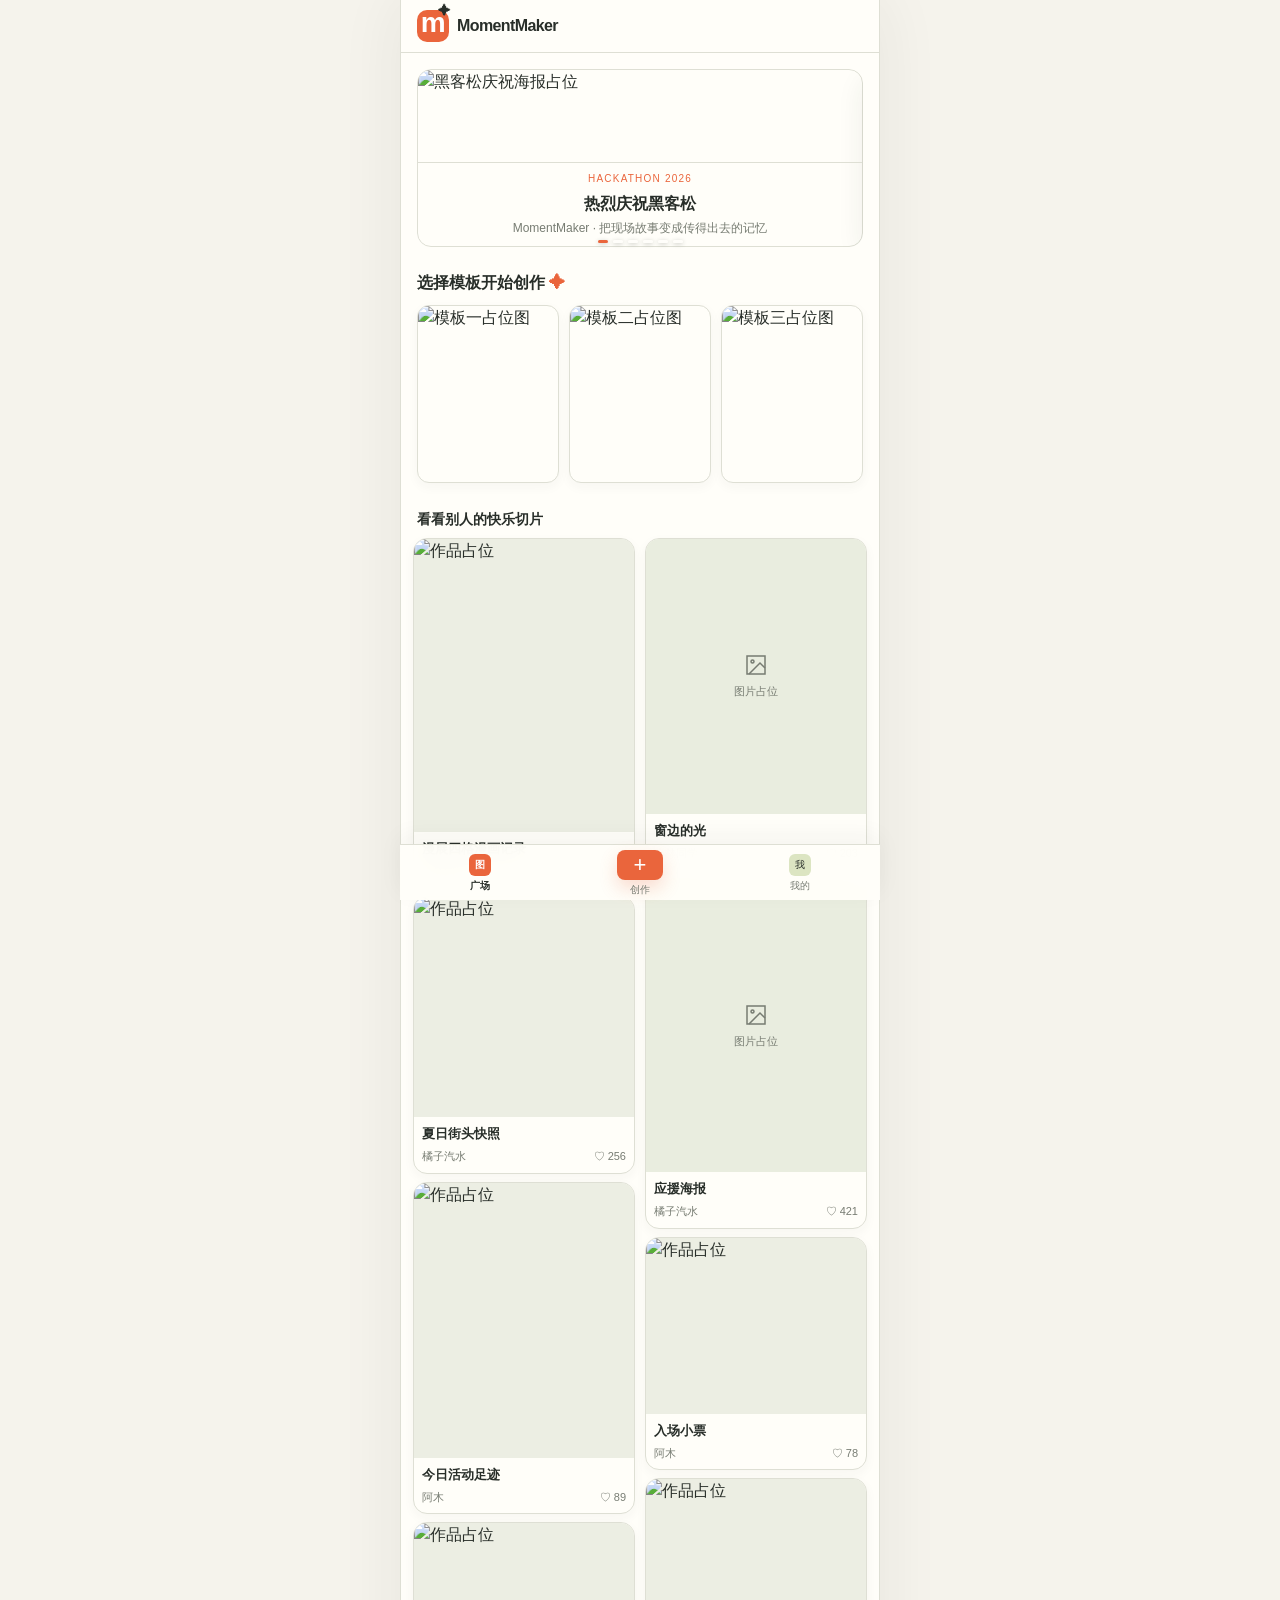
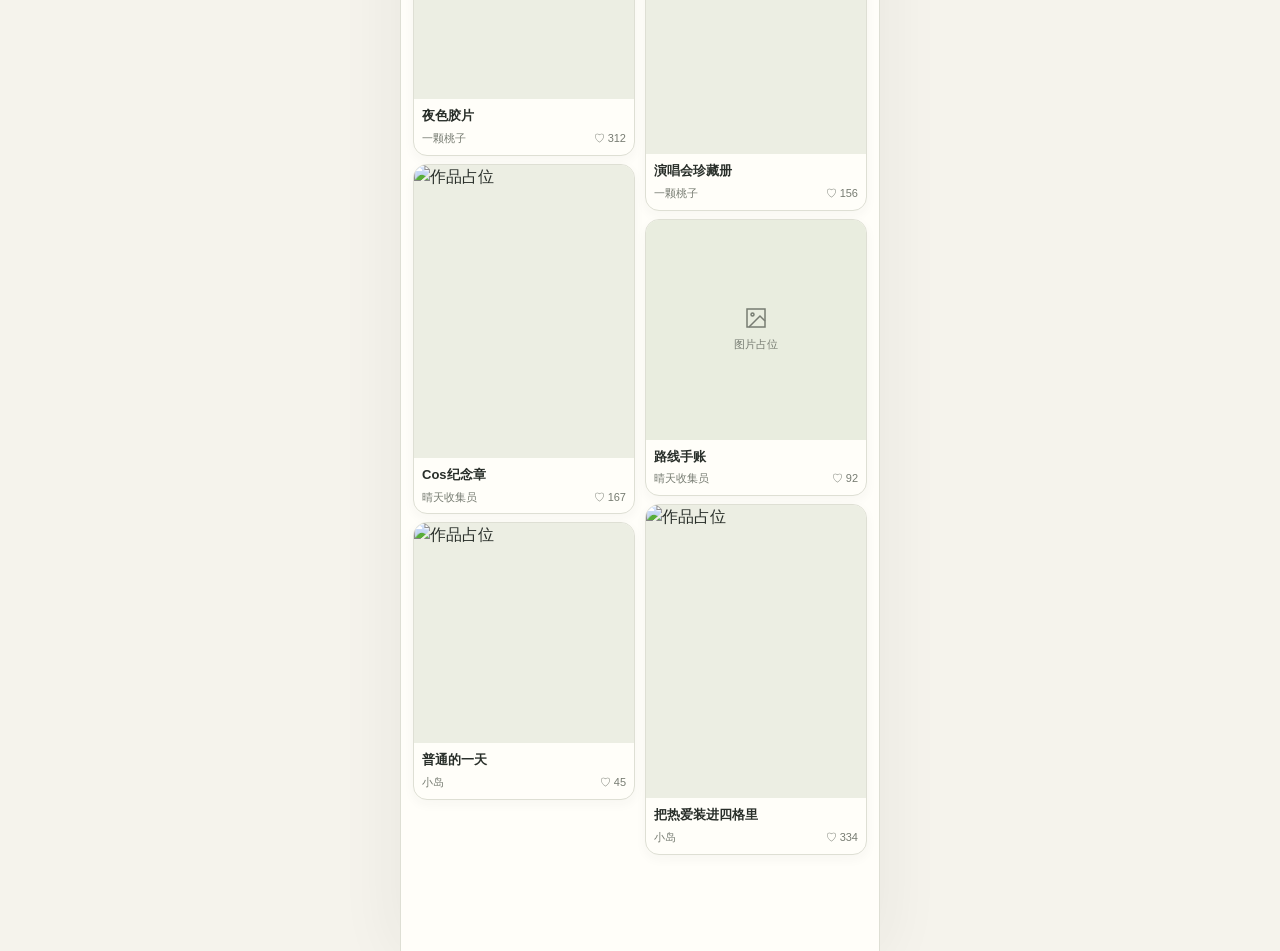
==== prototype/index.html @ dae15032 "Initial commit: add MomentMaker backend API and frontend prototype. EOF  Co-authored-by: Cursor <cur" ====
<!DOCTYPE html>
<html lang="zh-CN">
<head>
  <meta charset="UTF-8">
  <meta name="viewport" content="width=device-width, initial-scale=1.0, viewport-fit=cover">
  <meta name="theme-color" content="#f5f3ec">
  <title>MomentMaker - 广场</title>
  <link rel="stylesheet" href="css/style.css">
</head>
<body>
  <div class="page page--tabbar">
    <div class="wf-badge">Wireframe · P1 广场 / 社区展示页</div>

    <!-- 顶部标题 -->
    <header class="square-header">
      <a class="brand" href="index.html" aria-label="MomentMaker">
        <!-- 橙色 m + 右上角 ✦，来自设计稿 brand-mark -->
        <span class="brand-mark" aria-hidden="true">m<span>✦</span></span>
        <h1>MomentMaker</h1>
      </a>
    </header>

    <!-- 顶部轮播：黑客松庆祝 + 参赛选手 -->
    <section class="kingkong-section">
      <p class="wf-section-label">组件 · 顶部 Banner 轮播（5s 自动切换）</p>
      <div class="kingkong-carousel" id="kingkongCarousel">
        <div class="kingkong-stage">
          <div class="kingkong-viewport">
            <div class="kingkong-track" id="kingkongTrack">
            <!-- 第 1 屏：庆祝海报（图片高度约为原来的一半） -->
            <div class="kingkong-slide kingkong-slide--banner">
              <div class="hackathon-banner">
                <div class="hackathon-banner-visual wf-photo">
                  <img src="https://picsum.photos/seed/hackathon/480/100" alt="黑客松庆祝海报占位" loading="eager">
                </div>
                <div class="hackathon-banner-text">
                  <p class="hackathon-banner-tag">HACKATHON 2026</p>
                  <h2 class="hackathon-banner-title">热烈庆祝黑客松</h2>
                  <p class="hackathon-banner-desc">MomentMaker · 把现场故事变成传得出去的记忆</p>
                </div>
              </div>
            </div>
            <!-- 每位选手单独一屏：左头像，右名字 + 口号 -->
            <div class="kingkong-slide kingkong-slide--member">
              <article class="member-card">
                <div class="team-avatar wf-photo">
                  <img src="https://picsum.photos/seed/member1/160/160" alt="张三">
                </div>
                <div class="team-info">
                  <span class="team-name">张三</span>
                  <p class="team-slogan">让每一次漫展，都值得被记住</p>
                </div>
              </article>
            </div>
            <div class="kingkong-slide kingkong-slide--member">
              <article class="member-card">
                <div class="team-avatar wf-photo">
                  <img src="https://picsum.photos/seed/member2/160/160" alt="李四">
                </div>
                <div class="team-info">
                  <span class="team-name">李四</span>
                  <p class="team-slogan">零设计门槛，人人皆是创作者</p>
                </div>
              </article>
            </div>
            <div class="kingkong-slide kingkong-slide--member">
              <article class="member-card">
                <div class="team-avatar wf-photo">
                  <img src="https://picsum.photos/seed/member3/160/160" alt="王五">
                </div>
                <div class="team-info">
                  <span class="team-name">王五</span>
                  <p class="team-slogan">用 AI 把现场氛围变成可分享物料</p>
                </div>
              </article>
            </div>
            <div class="kingkong-slide kingkong-slide--member">
              <article class="member-card">
                <div class="team-avatar wf-photo">
                  <img src="https://picsum.photos/seed/member4/160/160" alt="赵六">
                </div>
                <div class="team-info">
                  <span class="team-name">赵六</span>
                  <p class="team-slogan">物料即记忆，分享即传播</p>
                </div>
              </article>
            </div>
            <div class="kingkong-slide kingkong-slide--member">
              <article class="member-card">
                <div class="team-avatar wf-photo">
                  <img src="https://picsum.photos/seed/member5/160/160" alt="小陈">
                </div>
                <div class="team-info">
                  <span class="team-name">小陈</span>
                  <p class="team-slogan">黑客松现场，ideas go live</p>
                </div>
              </article>
            </div>
          </div>
        </div>
          <!-- 指示条叠在卡片/图片内侧，不再占下方额外空间 -->
          <div class="kingkong-dots">
            <button type="button" class="kingkong-dot active" aria-label="庆祝黑客松"></button>
            <button type="button" class="kingkong-dot" aria-label="张三"></button>
            <button type="button" class="kingkong-dot" aria-label="李四"></button>
            <button type="button" class="kingkong-dot" aria-label="王五"></button>
            <button type="button" class="kingkong-dot" aria-label="赵六"></button>
            <button type="button" class="kingkong-dot" aria-label="小陈"></button>
          </div>
        </div>
      </div>
    </section>

    <!-- 首页模板入口：后续只需替换 3 个 img 的 src，即可换成正式模板图 -->
    <section class="square-template-section" aria-labelledby="squareTemplateTitle">
      <h2 class="square-template-title" id="squareTemplateTitle">
        选择模板开始创作 <span aria-hidden="true">✦</span>
      </h2>
      <div class="square-template-list">
        <a class="square-template-item" href="upload.html?template=comic" aria-label="选择模板一">
          <img src="https://picsum.photos/seed/mm-template-1/240/300" alt="模板一占位图" loading="lazy">
        </a>
        <a class="square-template-item" href="upload.html?template=map" aria-label="选择模板二">
          <img src="https://picsum.photos/seed/mm-template-2/240/300" alt="模板二占位图" loading="lazy">
        </a>
        <a class="square-template-item" href="upload.html?template=album" aria-label="选择模板三">
          <img src="https://picsum.photos/seed/mm-template-3/240/300" alt="模板三占位图" loading="lazy">
        </a>
      </div>
    </section>

    <!-- 作品瀑布流：小红书双列 -->
    <p class="wf-section-label">组件 · 双列瀑布流（小红书风格）</p>
    <h2 class="section-title">看看别人的快乐切片</h2>
    <div class="works-grid works-grid--xhs" id="worksGrid">
      <div class="work-card">
        <div class="work-card-img wf-photo ratio-tall">
          <img src="https://picsum.photos/seed/work1/300/450" alt="作品占位" loading="lazy">
        </div>
        <div class="work-card-info">
          <div class="work-card-name">漫展四格漫画记录</div>
          <div class="work-card-author-row">
            <span class="work-card-author">小林同学</span>
            <span class="work-card-meta">♡ 128</span>
          </div>
        </div>
      </div>
      <div class="work-card">
        <div class="work-card-img wf-photo ratio-square">
          <img src="https://picsum.photos/seed/work2/300/300" alt="作品占位" loading="lazy">
        </div>
        <div class="work-card-info">
          <div class="work-card-name">夏日街头快照</div>
          <div class="work-card-author-row">
            <span class="work-card-author">橘子汽水</span>
            <span class="work-card-meta">♡ 256</span>
          </div>
        </div>
      </div>
      <div class="work-card">
        <div class="work-card-img wf-photo ratio-medium">
          <img src="https://picsum.photos/seed/work3/300/380" alt="作品占位" loading="lazy">
        </div>
        <div class="work-card-info">
          <div class="work-card-name">今日活动足迹</div>
          <div class="work-card-author-row">
            <span class="work-card-author">阿木</span>
            <span class="work-card-meta">♡ 89</span>
          </div>
        </div>
      </div>
      <div class="work-card">
        <div class="work-card-img wf-photo ratio-short">
          <img src="https://picsum.photos/seed/work4/300/260" alt="作品占位" loading="lazy">
        </div>
        <div class="work-card-info">
          <div class="work-card-name">夜色胶片</div>
          <div class="work-card-author-row">
            <span class="work-card-author">一颗桃子</span>
            <span class="work-card-meta">♡ 312</span>
          </div>
        </div>
      </div>
      <div class="work-card">
        <div class="work-card-img wf-photo ratio-tall">
          <img src="https://picsum.photos/seed/work5/300/480" alt="作品占位" loading="lazy">
        </div>
        <div class="work-card-info">
          <div class="work-card-name">Cos纪念章</div>
          <div class="work-card-author-row">
            <span class="work-card-author">晴天收集员</span>
            <span class="work-card-meta">♡ 167</span>
          </div>
        </div>
      </div>
      <div class="work-card">
        <div class="work-card-img wf-photo ratio-square">
          <img src="https://picsum.photos/seed/work6/300/300" alt="作品占位" loading="lazy">
        </div>
        <div class="work-card-info">
          <div class="work-card-name">普通的一天</div>
          <div class="work-card-author-row">
            <span class="work-card-author">小岛</span>
            <span class="work-card-meta">♡ 45</span>
          </div>
        </div>
      </div>
      <div class="work-card">
        <div class="work-card-img ratio-medium">
          <div class="wf-img-placeholder">
            <svg viewBox="0 0 24 24"><rect x="3" y="3" width="18" height="18"/><circle cx="8.5" cy="8.5" r="1.5"/><path d="M21 15l-5-5L5 21"/></svg>
            <span>图片占位</span>
          </div>
        </div>
        <div class="work-card-info">
          <div class="work-card-name">窗边的光</div>
          <div class="work-card-author-row">
            <span class="work-card-author">小林同学</span>
            <span class="work-card-meta">♡ 203</span>
          </div>
        </div>
      </div>
      <div class="work-card">
        <div class="work-card-img ratio-tall">
          <div class="wf-img-placeholder">
            <svg viewBox="0 0 24 24"><rect x="3" y="3" width="18" height="18"/><circle cx="8.5" cy="8.5" r="1.5"/><path d="M21 15l-5-5L5 21"/></svg>
            <span>图片占位</span>
          </div>
        </div>
        <div class="work-card-info">
          <div class="work-card-name">应援海报</div>
          <div class="work-card-author-row">
            <span class="work-card-author">橘子汽水</span>
            <span class="work-card-meta">♡ 421</span>
          </div>
        </div>
      </div>
      <div class="work-card">
        <div class="work-card-img wf-photo ratio-short">
          <img src="https://picsum.photos/seed/work9/300/240" alt="作品占位" loading="lazy">
        </div>
        <div class="work-card-info">
          <div class="work-card-name">入场小票</div>
          <div class="work-card-author-row">
            <span class="work-card-author">阿木</span>
            <span class="work-card-meta">♡ 78</span>
          </div>
        </div>
      </div>
      <div class="work-card">
        <div class="work-card-img wf-photo ratio-medium">
          <img src="https://picsum.photos/seed/work10/300/360" alt="作品占位" loading="lazy">
        </div>
        <div class="work-card-info">
          <div class="work-card-name">演唱会珍藏册</div>
          <div class="work-card-author-row">
            <span class="work-card-author">一颗桃子</span>
            <span class="work-card-meta">♡ 156</span>
          </div>
        </div>
      </div>
      <div class="work-card">
        <div class="work-card-img ratio-square">
          <div class="wf-img-placeholder">
            <svg viewBox="0 0 24 24"><rect x="3" y="3" width="18" height="18"/><circle cx="8.5" cy="8.5" r="1.5"/><path d="M21 15l-5-5L5 21"/></svg>
            <span>图片占位</span>
          </div>
        </div>
        <div class="work-card-info">
          <div class="work-card-name">路线手账</div>
          <div class="work-card-author-row">
            <span class="work-card-author">晴天收集员</span>
            <span class="work-card-meta">♡ 92</span>
          </div>
        </div>
      </div>
      <div class="work-card">
        <div class="work-card-img wf-photo ratio-tall">
          <img src="https://picsum.photos/seed/work12/300/440" alt="作品占位" loading="lazy">
        </div>
        <div class="work-card-info">
          <div class="work-card-name">把热爱装进四格里</div>
          <div class="work-card-author-row">
            <span class="work-card-author">小岛</span>
            <span class="work-card-meta">♡ 334</span>
          </div>
        </div>
      </div>
    </div>
  </div>

  <!-- 底部 Tab 导航栏（主框架页常驻） -->
  <nav class="tab-bar" aria-label="底部导航">
    <a href="index.html" class="tab-bar-item active">
      <span class="tab-bar-icon">图</span>
      <span class="tab-bar-label">广场</span>
    </a>
    <a href="upload.html" class="tab-bar-item tab-bar-item--create">
      <span class="tab-bar-create-btn">+</span>
      <span class="tab-bar-label">创作</span>
    </a>
    <a href="mine.html" class="tab-bar-item">
      <span class="tab-bar-icon">我</span>
      <span class="tab-bar-label">我的</span>
    </a>
  </nav>

  <!-- Lightbox 全屏预览 -->
  <div class="lightbox" id="lightbox">
    <button type="button" class="lightbox-close" aria-label="关闭">×</button>
    <div class="lightbox-content">
      <div class="lightbox-main wf-photo">
        <img id="lightboxImg" src="[data-uri]" alt="作品预览">
      </div>
      <div class="lightbox-footer">
        <p class="lightbox-title"></p>
        <button type="button" class="lightbox-like-btn" id="lightboxLikeBtn" aria-label="点赞">
          <span class="lightbox-like-icon">♡</span>
          <span class="lightbox-like-count">0</span>
        </button>
      </div>
    </div>
  </div>

  <script src="js/app.js"></script>
</body>
</html>
---- prototype/css/style.css ----
/* MomentMaker 移动端原型 — 从设计稿提取的「纸感纪念」配色 */
:root {
  /* ===== 设计稿核心色（super-octo-rotary-phone-main） ===== */
  --cream: #f5f3ec;          /* 页面暖米色底，像旧纸 */
  --paper: #fffef9;          /* 卡片纸白 */
  --ink: #282e29;            /* 墨绿墨色，主文字 */
  --muted: #777c72;          /* 鼠尾草绿灰，次级文字 */
  --line: #dedfd4;           /* 淡绿分割线 */
  --orange: #ea653c;         /* 主强调：珊瑚橙 */
  --sage: #dce5c2;           /* 鼠尾草点缀底 */
  --highlight: #eab597;      /* 标题划线暖橙 */
  --sage-block: #e9eddf;     /* 大区块浅绿 */
  --choice: #fff5ea;         /* 选中浅橙底 */
  --tag-bg: #eaece2;         /* 标签底 */
  --tag-text: #666e5a;       /* 标签字 */
  --avatar-bg: #e7d8c5;      /* 头像暖褐 */
  --avatar-ink: #756448;
  --white: #ffffff;

  /* ===== 组件沿用的别名（布局结构不变，只换颜色） ===== */
  --bg: var(--cream);
  --bg-muted: #eceee3;
  --bg-selected: var(--choice);
  --text: var(--ink);
  --text-muted: var(--muted);
  --text-label: #8a8f84;
  --border: var(--line);
  --border-strong: #c5cbb8;
  --border-dashed: #bdc5ae;
  --radius-sm: 8px;           /* 按钮、输入框 */
  --radius: 14px;             /* 卡片 */
  --radius-lg: 18px;          /* 预览面板、大容器 */
  --radius-pill: 999px;       /* 胶囊标签、步骤角标 */
  --shadow-soft: 0 4px 12px #282e290a;
  --shadow: 0 10px 28px #282e2914;
  --shadow-hover: 0 14px 32px #282e291c;
  --shadow-bar: 0 -8px 24px #282e290c;
  --shadow-orange: 0 8px 18px #ea653c38;
  --safe-bottom: env(safe-area-inset-bottom, 0px);
}

* {
  box-sizing: border-box;
  margin: 0;
  padding: 0;
}

html {
  scroll-behavior: smooth;
}

body {
  font-family: Inter, -apple-system, BlinkMacSystemFont, "Segoe UI", "PingFang SC", "Hiragino Sans GB", "Microsoft YaHei", sans-serif;
  background: var(--cream);
  color: var(--ink);
  line-height: 1.5;
  min-height: 100vh;
  overflow-x: hidden;
}

a {
  color: inherit;
  text-decoration: none;
}

img {
  max-width: 100%;
  display: block;
}

a:focus-visible,
button:focus-visible,
input:focus-visible,
textarea:focus-visible {
  outline: 3px solid var(--orange);
  outline-offset: 3px;
}

/* 页面容器 */
.page {
  max-width: 480px;
  margin: 0 auto;
  min-height: 100vh;
  position: relative;
  padding-bottom: calc(16px + var(--safe-bottom));
  background: var(--paper);
  border-left: 1px solid var(--line);
  border-right: 1px solid var(--line);
  box-shadow: 0 0 60px #282e2912;
  scrollbar-width: none;
}

.page::-webkit-scrollbar {
  display: none;
}

/* 有底部 Tab 栏的页面 */
.page--tabbar {
  padding-bottom: calc(64px + var(--safe-bottom));
}

/* 创作流程页：仅底部操作栏，无 Tab */
.page--flow {
  padding-bottom: calc(72px + var(--safe-bottom));
}

/* 线框标注：演示时隐藏，需要对照时把 display 改回即可 */
.wf-badge,
.wf-section-label {
  display: none !important;
}

.section-title {
  padding: 16px 16px 8px;
  font-size: 14px;
  font-weight: 600;
  color: var(--text);
}

/* 顶部导航栏 */
.topbar {
  position: sticky;
  top: 0;
  z-index: 100;
  display: flex;
  align-items: center;
  justify-content: space-between;
  padding: 12px 16px;
  background: #fffef9f5;
  backdrop-filter: blur(12px);
  border-bottom: 1px solid var(--line);
}

/* 创作相关页面只保留居中的页面标题，不再显示返回与步骤导航 */
.flow-titlebar {
  justify-content: center;
}

.topbar-back {
  width: 32px;
  height: 32px;
  display: flex;
  align-items: center;
  justify-content: center;
  border: 1px solid var(--line);
  border-radius: var(--radius-sm);
  background: var(--paper);
  font-size: 14px;
  cursor: pointer;
  color: var(--ink);
}

.topbar-title {
  font-size: 14px;
  font-weight: 600;
}

.topbar-step {
  font-size: 11px;
  color: var(--orange);
  border: 1px solid var(--orange);
  border-radius: var(--radius-pill);
  padding: 2px 10px;
  background: var(--choice);
}

/* 广场 / 我的：顶栏品牌（设计稿 brand-mark + 右上角 CTA） */
.square-header {
  display: flex;
  align-items: center;
  justify-content: space-between;
  gap: 10px;
  padding: 10px 16px;
  border-bottom: 1px solid var(--line);
  background: var(--paper);
}

.brand {
  display: flex;
  align-items: center;
  gap: 8px;
  min-width: 0;
  font-weight: 800;
  letter-spacing: -0.6px;
}

/* 橙色方标：字母 m，右上角一颗✦ */
.brand-mark {
  position: relative;
  flex-shrink: 0;
  width: 32px;
  height: 32px;
  background: var(--orange);
  border-radius: 10px;
  color: var(--white);
  font-size: 28px;
  font-weight: 800;
  line-height: 26px;
  text-align: center;
}

.brand-mark span {
  position: absolute;
  top: -6px;
  right: -1px;
  color: var(--ink);
  font-size: 13px;
  line-height: 1;
  font-weight: 400;
}

.square-header h1,
.brand-name {
  font-size: 16px;
  font-weight: 800;
  letter-spacing: -0.6px;
}

/* 顶部 Banner 轮播 */
.kingkong-section {
  /* 与整页共用同一张纸白背景，避免 Banner 下方出现绿色色块和分区线 */
  border-bottom: none;
  background: transparent;
}

/* 四周留白与卡片左右 inset 相同（16px），上下齐平 */
.kingkong-carousel {
  padding: 16px;
}

.kingkong-stage {
  position: relative;
  container-type: inline-size;
}

.kingkong-viewport {
  overflow: hidden;
  width: 100%;
  border-radius: var(--radius);
}

.kingkong-track {
  display: flex;
  transition: transform 0.45s ease;
}

.kingkong-slide {
  flex: 0 0 100%;
  min-height: 0;
  display: flex;
}

/* 第 1 屏：黑客松庆祝 Banner */
.hackathon-banner {
  flex: 1;
  width: 100%;
  border: 1px solid var(--line);
  border-radius: var(--radius);
  margin: 0;
  background: var(--paper);
  overflow: hidden;
  box-shadow: var(--shadow);
}

.hackathon-banner-visual {
  position: relative;
  width: 100%;
  /* 原来是 12/5，高度减半后变成 24/5 */
  aspect-ratio: 24 / 5;
  overflow: hidden;
  border-bottom: 1px solid var(--border);
}

.hackathon-banner-visual img {
  width: 100%;
  height: 100%;
  object-fit: cover;
}

.hackathon-banner-text {
  padding: 8px 14px 10px;
  text-align: center;
}

.hackathon-banner-tag {
  font-size: 10px;
  letter-spacing: 0.12em;
  color: var(--orange);
  margin-bottom: 6px;
}

.hackathon-banner-title {
  font-size: 16px;
  font-weight: 700;
  margin-bottom: 4px;
}

.hackathon-banner-desc {
  font-size: 12px;
  color: var(--text-muted);
  line-height: 1.4;
}

/* 每位选手一张轮播卡：左圆头像，右名字 + 口号 */
.member-card {
  flex: 1;
  width: 100%;
  margin: 0;
  padding: 16px 18px;
  min-height: 96px;
  display: flex;
  align-items: center;
  gap: 14px;
  border: 1px solid var(--line);
  border-radius: var(--radius);
  background: var(--paper);
  box-shadow: var(--shadow);
}

.team-avatar {
  width: 64px;
  height: 64px;
  flex-shrink: 0;
  border: none;
  border-radius: 50%;
  overflow: hidden;
  background: var(--avatar-bg);
  box-shadow: var(--shadow-soft);
}

.team-avatar img {
  width: 100%;
  height: 100%;
  object-fit: cover;
}

.team-info {
  flex: 1;
  min-width: 0;
}

.team-name {
  font-size: 16px;
  font-weight: 700;
  display: block;
  margin-bottom: 6px;
}

.team-slogan {
  font-size: 13px;
  color: var(--text-muted);
  line-height: 1.5;
}

/* 所有轮播屏共用首页海报那一套位置，避免切页后指示条乱跑 */
.kingkong-dots {
  position: absolute;
  left: 0;
  right: 0;
  top: calc(100cqi * 5 / 24 - 22px);
  display: flex;
  justify-content: center;
  gap: 5px;
  padding: 0;
  z-index: 2;
  pointer-events: none;
  transform: translateY(100px);
}

.kingkong-dot {
  width: 10px;
  height: 3px;
  padding: 0;
  border: none;
  border-radius: 2px;
  background: rgba(255, 254, 249, 0.75);
  box-shadow: 0 1px 4px #282e2940;
  cursor: pointer;
  flex: 0 0 auto;
  pointer-events: auto;
}

.kingkong-dot.active {
  background: var(--orange);
}

/* 广场页 Banner 下方的模板快捷选择区 */
.square-template-section {
  padding: 8px 16px 10px;
  background: transparent;
}

.square-template-title {
  margin-bottom: 10px;
  font-size: 16px;
  font-weight: 800;
  color: var(--ink);
}

.square-template-title span {
  color: var(--orange);
}

.square-template-list {
  display: grid;
  grid-template-columns: repeat(3, minmax(0, 1fr));
  gap: 10px;
}

.square-template-item {
  aspect-ratio: 4 / 5;
  overflow: hidden;
  padding: 0;
  border: 1px solid var(--line);
  border-radius: 12px;
  background: var(--paper);
  box-shadow: var(--shadow-soft);
  cursor: pointer;
  transition: transform 0.2s, border-color 0.2s, box-shadow 0.2s;
}

/* 默认突出第一个模板，与参考图中的选中状态保持一致 */
.square-template-item.selected {
  border: 2px solid var(--orange);
}

.square-template-item:hover {
  transform: translateY(-2px);
  border-color: var(--orange);
  box-shadow: var(--shadow);
}

.square-template-item img {
  width: 100%;
  height: 100%;
  object-fit: cover;
}

/* 上传页中的模板区和物料区共用一致的左右留白 */
.upload-choice-section {
  padding-top: 4px;
  padding-bottom: 16px;
}

.material-choice-section {
  padding-right: 16px;
  padding-left: 16px;
}

.material-choice-list {
  display: grid;
  grid-template-columns: repeat(3, minmax(0, 1fr));
  gap: 10px;
}

.material-choice-card {
  overflow: hidden;
  padding: 0;
  border: 1px solid var(--line);
  border-radius: 12px;
  background: var(--paper);
  color: var(--ink);
  font-family: inherit;
  cursor: pointer;
  box-shadow: var(--shadow-soft);
  transition: transform 0.2s, border-color 0.2s, background 0.2s, box-shadow 0.2s;
}

.material-choice-card img {
  width: 100%;
  aspect-ratio: 4 / 3;
  object-fit: cover;
}

.material-choice-card span {
  display: block;
  padding: 8px 4px;
  font-size: 12px;
  font-weight: 700;
  text-align: center;
}

/* 点击后的橙色反馈，让用户能明确看到当前选择 */
.material-choice-card.selected {
  border: 2px solid var(--orange);
  background: var(--choice);
  color: var(--orange);
  box-shadow: 0 0 0 1px var(--orange), var(--shadow-soft);
}

.material-choice-card:hover {
  transform: translateY(-2px);
  border-color: var(--orange);
}

/* 标准按钮组件 */
.btn {
  display: inline-flex;
  align-items: center;
  justify-content: center;
  gap: 6px;
  padding: 10px 20px;
  font-size: 13px;
  font-weight: 600;
  border: 1px solid transparent;
  border-radius: var(--radius-sm);
  background: var(--paper);
  color: var(--ink);
  cursor: pointer;
  font-family: inherit;
  min-height: 44px;
  transition: transform 0.2s, background 0.2s, box-shadow 0.2s;
}

.btn:hover:not(:disabled) {
  transform: translateY(-1px);
}

.btn-primary {
  background: var(--orange);
  color: var(--white);
  border-color: var(--orange);
  box-shadow: var(--shadow-orange);
}

.btn-secondary {
  background: var(--paper);
  border-color: var(--line);
  color: var(--ink);
}

.btn-outline {
  background: var(--paper);
  border: 1px solid var(--line);
}

.btn-block {
  width: 100%;
}

.btn:disabled {
  opacity: 0.35;
  cursor: not-allowed;
}

.btn-sm {
  padding: 6px 12px;
  font-size: 12px;
}

/* 浮动按钮（已由 Tab 栏替代） */
.fab {
  display: none;
}

/* ========== 底部 Tab 导航栏 ========== */
.tab-bar {
  position: fixed;
  bottom: 0;
  left: 50%;
  transform: translateX(-50%);
  z-index: 90;
  width: 100%;
  max-width: 480px;
  height: calc(56px + var(--safe-bottom));
  padding-bottom: var(--safe-bottom);
  display: flex;
  align-items: stretch;
  background: #fffef9f5;
  backdrop-filter: blur(12px);
  border-top: 1px solid var(--line);
  box-shadow: var(--shadow-bar);
}

.tab-bar-item {
  flex: 1;
  display: flex;
  flex-direction: column;
  align-items: center;
  justify-content: center;
  gap: 2px;
  font-size: 10px;
  color: var(--muted);
  text-decoration: none;
  border-right: none;
  min-height: 56px;
}

.tab-bar-item:last-child {
  border-right: none;
}

.tab-bar-item.active {
  color: var(--ink);
  font-weight: 600;
  background: transparent;
}

.tab-bar-icon {
  width: 22px;
  height: 22px;
  border: none;
  border-radius: 6px;
  display: flex;
  align-items: center;
  justify-content: center;
  font-size: 10px;
  background: var(--sage);
  color: var(--ink);
}

.tab-bar-item.active .tab-bar-icon {
  border-width: 0;
  background: var(--orange);
  color: var(--white);
}

.tab-bar-item--create {
  position: relative;
  border-right: none;
}

.tab-bar-create-btn {
  width: 46px;
  height: 30px;
  border: none;
  border-radius: 8px;
  background: var(--orange);
  color: var(--white);
  display: flex;
  align-items: center;
  justify-content: center;
  font-size: 22px;
  font-weight: 300;
  line-height: 1;
  margin-top: 0;
  box-shadow: var(--shadow-orange);
}

.tab-bar-item--create.active .tab-bar-create-btn {
  background: var(--ink);
  color: var(--paper);
}

.tab-bar-label {
  font-size: 10px;
  letter-spacing: 0.02em;
}

/* 创作流程顶栏：退出提示 */
.flow-exit-hint {
  padding: 8px 16px;
  font-size: 11px;
  color: var(--text-muted);
  background: var(--sage-block);
  border-bottom: 1px solid var(--line);
  display: flex;
  justify-content: space-between;
  align-items: center;
}

.flow-exit-hint a {
  color: var(--orange);
  text-decoration: none;
  font-size: 11px;
  font-weight: 600;
}

/* ========== 我的页面 ========== */
.profile-header {
  margin: 12px 16px 10px;
  padding: 18px 16px;
  border-bottom: 1px solid var(--line);
  display: flex;
  gap: 12px;
  align-items: center;
  background: linear-gradient(135deg, #fff1e8 0%, #f5e5d4 48%, #e7edd8 100%);
  border: 1px solid #ead8c8;
  border-radius: 8px;
  box-shadow: var(--shadow-soft);
}

.profile-avatar {
  width: 56px;
  height: 56px;
  border: none;
  border-radius: 50%;
  background: var(--avatar-bg);
  display: flex;
  align-items: center;
  justify-content: center;
  font-size: 11px;
  color: var(--avatar-ink);
  flex-shrink: 0;
}

.profile-info h2 {
  font-size: 16px;
  margin-bottom: 4px;
}

.profile-info p {
  font-size: 12px;
  color: var(--text-muted);
}

.profile-stats {
  display: grid;
  grid-template-columns: repeat(3, 1fr);
  gap: 8px;
  padding: 0 16px 14px;
}

.profile-stat {
  padding: 12px;
  text-align: center;
  border: 1px solid var(--line);
  border-radius: 6px;
  background: var(--paper);
}

.profile-stat:nth-child(1) {
  background: #fff0e9;
  border-color: #f1c4b5;
}

.profile-stat:nth-child(2) {
  background: #edf2df;
  border-color: #ccd7ae;
}

.profile-stat:nth-child(3) {
  background: #fff5d9;
  border-color: #ead69b;
}

.profile-stat-num {
  font-size: 16px;
  font-weight: 700;
  display: block;
}

.profile-stat:nth-child(1) .profile-stat-num { color: #d94f2b; }
.profile-stat:nth-child(2) .profile-stat-num { color: #62733f; }
.profile-stat:nth-child(3) .profile-stat-num { color: #9b7219; }

.profile-stat-label {
  font-size: 10px;
  color: var(--text-muted);
}

.profile-tabs {
  display: flex;
  gap: 6px;
  margin: 0 16px 10px;
  padding: 4px;
  border: 1px solid var(--line);
  border-radius: 6px;
  background: #f2f0e9;
}

.profile-tab {
  flex: 1;
  padding: 10px;
  text-align: center;
  font-size: 12px;
  background: transparent;
  border: none;
  border-radius: 4px;
  cursor: pointer;
  font-family: inherit;
  color: var(--text-muted);
}

.profile-tab.active {
  font-weight: 700;
  color: var(--white);
  background: var(--orange);
  box-shadow: 0 2px 8px #ea653c2e;
}

.profile-list {
  padding: 0 16px 8px;
}

.profile-work-item {
  display: flex;
  gap: 12px;
  margin-bottom: 8px;
  padding: 10px;
  border: 1px solid var(--border);
  border-left: 4px solid var(--orange);
  border-radius: 6px;
  background: var(--paper);
  align-items: center;
  box-shadow: var(--shadow-soft);
}

.profile-work-item:nth-child(2) {
  border-left-color: #81975b;
}

.profile-work-item:nth-child(3) {
  border-left-color: #d8a536;
}

.profile-work-thumb {
  width: 48px;
  height: 64px;
  border: 1px solid var(--line);
  border-radius: 4px;
  background: #f7d8ca;
  flex-shrink: 0;
  display: flex;
  align-items: center;
  justify-content: center;
  font-size: 9px;
  color: var(--text-muted);
}

.profile-work-item:nth-child(2) .profile-work-thumb {
  background: #dce8c9;
}

.profile-work-item:nth-child(3) .profile-work-thumb {
  background: #f5e2aa;
}

.profile-work-info {
  flex: 1;
  min-width: 0;
}

.profile-work-title {
  font-size: 13px;
  font-weight: 500;
  margin-bottom: 4px;
}

.profile-work-meta {
  font-size: 11px;
  color: var(--text-muted);
}

.profile-menu {
  display: grid;
  gap: 8px;
  padding: 4px 16px 16px;
}

.profile-menu-item {
  display: flex;
  justify-content: space-between;
  align-items: center;
  padding: 12px;
  border: 1px solid var(--border);
  border-radius: 5px;
  background: var(--paper);
  font-size: 13px;
  cursor: pointer;
}

.profile-menu-item:hover {
  border-color: var(--orange);
  background: var(--choice);
}

.profile-menu-item span:last-child {
  color: var(--text-muted);
  font-size: 11px;
}

/* “我的”页面按钮采用更克制的直角感，避免所有控件都像胶囊 */
.mine-page .btn,
.mine-page .tab-bar-create-btn {
  border-radius: 4px;
}

.mine-page .tab-bar-icon {
  border-radius: 4px;
}

/* ========== 作品名称输入 ========== */
.work-name-editor {
  margin: 0 16px 16px;
  padding: 12px;
  border: 1px solid var(--line);
  border-radius: var(--radius);
  background: var(--bg-muted);
  box-shadow: var(--shadow-soft);
}

/* 上传页开头的作品名称输入，与顶部标题保持舒适间距 */
.upload-work-name {
  margin-top: 16px;
}

.work-name-input {
  width: 100%;
  padding: 10px 12px;
  border: 1px solid var(--line);
  border-radius: var(--radius-sm);
  background: var(--paper);
  font-size: 14px;
  font-family: inherit;
  color: var(--ink);
  cursor: text;
}

.work-name-input::placeholder {
  color: var(--text-label);
}

.work-name-input:focus {
  outline: none;
  border-color: var(--orange);
}

.work-name-hint {
  font-size: 11px;
  color: var(--text-muted);
  margin-top: 6px;
}

.work-name-editor .form-label {
  margin-bottom: 6px;
}

/* 作品瀑布流 - 小红书双列瀑布 */
.works-grid {
  padding: 0 8px 20px;
}

.works-grid--xhs {
  column-count: 2;
  column-gap: 8px;
}

.work-card {
  background: var(--paper);
  overflow: hidden;
  cursor: pointer;
  border: 1px solid var(--line);
  border-radius: var(--radius);
  break-inside: avoid;
  margin-bottom: 8px;
  display: inline-block;
  width: 100%;
  vertical-align: top;
  box-shadow: var(--shadow-soft);
  transition: transform 0.2s, box-shadow 0.2s;
}

.work-card:hover {
  transform: translateY(-3px);
  box-shadow: var(--shadow-hover);
}

.work-card-img {
  background: var(--bg-muted);
  position: relative;
  overflow: hidden;
  width: 100%;
}

/* 不同高度比例，形成瀑布错落感 */
.work-card-img.ratio-tall { aspect-ratio: 3/4; }
.work-card-img.ratio-medium { aspect-ratio: 4/5; }
.work-card-img.ratio-square { aspect-ratio: 1/1; }
.work-card-img.ratio-short { aspect-ratio: 5/4; }

.work-card-img img {
  width: 100%;
  height: 100%;
  object-fit: cover;
  display: block;
}

/* 无图时的占位块（全局） */
.wf-img-placeholder {
  width: 100%;
  height: 100%;
  min-height: 80px;
  display: flex;
  flex-direction: column;
  align-items: center;
  justify-content: center;
  background: var(--sage-block);
  border: 1px dashed var(--border-dashed);
  color: var(--text-muted);
  font-size: 11px;
  gap: 6px;
}

.wf-img-placeholder svg {
  width: 24px;
  height: 24px;
  stroke: var(--text-muted);
  fill: none;
  stroke-width: 1.5;
}

.work-card-img .wf-img-placeholder {
  aspect-ratio: inherit;
  min-height: 100%;
  height: 100%;
  border: none;
  border-radius: 0;
}

.work-card-info {
  padding: 8px;
}

.work-card-name {
  font-size: 13px;
  font-weight: 700;
  line-height: 1.45;
  display: -webkit-box;
  -webkit-line-clamp: 1;
  -webkit-box-orient: vertical;
  overflow: hidden;
  word-break: break-all;
  color: var(--ink);
}

.work-card-author-row {
  display: flex;
  justify-content: space-between;
  align-items: center;
  gap: 8px;
  margin-top: 4px;
}

.work-card-author {
  font-size: 11px;
  font-weight: 400;
  color: var(--muted);
  overflow: hidden;
  text-overflow: ellipsis;
  white-space: nowrap;
  min-width: 0;
}

.work-card-meta {
  font-size: 11px;
  color: var(--text-muted);
  margin-top: 0;
  flex-shrink: 0;
}

/* Lightbox */
.lightbox {
  display: none;
  position: fixed;
  inset: 0;
  z-index: 200;
  background: rgba(245, 243, 236, 0.96);
  flex-direction: column;
  align-items: center;
  justify-content: center;
  padding: 20px;
}

.lightbox.active {
  display: flex;
}

.lightbox-close {
  position: absolute;
  top: 16px;
  right: 16px;
  width: 32px;
  height: 32px;
  border: 1px solid var(--line);
  border-radius: var(--radius-sm);
  background: var(--paper);
  font-size: 18px;
  cursor: pointer;
  color: var(--ink);
}

.lightbox-content {
  max-width: 360px;
  width: 100%;
}

.lightbox-main {
  border: 1px solid var(--line);
  border-radius: var(--radius);
  overflow: hidden;
  background: var(--bg-muted);
  box-shadow: var(--shadow);
}

.lightbox-main img {
  width: 100%;
  aspect-ratio: 3/4;
  object-fit: cover;
}

.lightbox-footer {
  display: flex;
  align-items: center;
  justify-content: space-between;
  gap: 12px;
  margin-top: 12px;
}

.lightbox-title {
  font-size: 14px;
  font-weight: 600;
  flex: 1;
  min-width: 0;
  margin: 0;
  overflow: hidden;
  text-overflow: ellipsis;
  white-space: nowrap;
}

.lightbox-like-btn {
  display: inline-flex;
  align-items: center;
  gap: 6px;
  padding: 8px 12px;
  border: 1px solid var(--line);
  border-radius: var(--radius-sm);
  background: var(--paper);
  cursor: pointer;
  font-family: inherit;
  font-size: 13px;
  color: var(--ink);
  flex-shrink: 0;
}

.lightbox-like-btn.liked {
  background: var(--choice);
  border-color: var(--orange);
  color: var(--orange);
  padding: 8px 12px;
}

.lightbox-like-icon {
  font-size: 16px;
  line-height: 1;
}

.lightbox-like-count {
  font-size: 13px;
  font-weight: 600;
}

/* 上传区域 */
.upload-zone {
  margin: 16px;
  padding: 32px 16px;
  border: 1.5px dashed var(--border-dashed);
  border-radius: var(--radius);
  text-align: center;
  background: #f4f5ed;
  cursor: pointer;
  box-shadow: var(--shadow-soft);
}

.upload-zone:hover,
.upload-zone.dragover {
  background: var(--choice);
  border-color: var(--orange);
}

.upload-zone-icon {
  width: 48px;
  height: 48px;
  margin: 0 auto 12px;
  border: none;
  border-radius: var(--radius-sm);
  display: flex;
  align-items: center;
  justify-content: center;
  background: #e4ead7;
  color: #697950;
  box-shadow: var(--shadow-soft);
}

.upload-zone-icon svg {
  width: 24px;
  height: 24px;
  stroke: var(--text-muted);
  fill: none;
  stroke-width: 1.5;
}

.upload-zone-title {
  font-size: 14px;
  font-weight: 600;
  margin-bottom: 4px;
}

.upload-zone-desc {
  font-size: 12px;
  color: var(--text-muted);
}

.upload-preview-grid {
  display: grid;
  grid-template-columns: repeat(4, 1fr);
  gap: 8px;
  padding: 0 16px 16px;
  /* 固定为单行，上传再多素材也不会生成多行布局 */
  grid-template-rows: 1fr;
}

/* 尚未上传时不占空白，让模板选择紧接上传区域 */
.upload-preview-grid:empty {
  display: none;
}

.upload-preview-item {
  aspect-ratio: 1;
  overflow: hidden;
  position: relative;
  background: var(--bg-muted);
  border: 1px solid var(--line);
  border-radius: var(--radius-sm);
}

.upload-preview-item img {
  width: 100%;
  height: 100%;
  object-fit: cover;
}

/* 超过 4 个素材时，第四张图显示总数提示 */
.upload-preview-more {
  position: absolute;
  inset: 0;
  z-index: 1;
  display: flex;
  flex-direction: column;
  align-items: center;
  justify-content: center;
  gap: 2px;
  background: rgba(40, 46, 41, 0.62);
  color: var(--white);
  pointer-events: none;
}

.upload-preview-more-icon {
  font-size: 18px;
  font-weight: 700;
  line-height: 1;
  letter-spacing: 2px;
}

.upload-preview-more-count {
  font-size: 14px;
  font-weight: 700;
}

.upload-preview-remove {
  position: absolute;
  top: 2px;
  right: 2px;
  z-index: 2;
  width: 18px;
  height: 18px;
  background: var(--paper);
  color: var(--ink);
  border: 1px solid var(--line);
  border-radius: 4px;
  font-size: 11px;
  cursor: pointer;
  display: flex;
  align-items: center;
  justify-content: center;
}

.form-group {
  padding: 0 16px 16px;
}

.form-label {
  display: block;
  font-size: 11px;
  font-weight: 600;
  letter-spacing: 0.05em;
  text-transform: uppercase;
  margin-bottom: 6px;
  color: var(--text-label);
}

.form-input,
.form-textarea {
  width: 100%;
  padding: 10px 12px;
  border: 1px solid var(--line);
  border-radius: var(--radius-sm);
  background: #fffefa;
  color: var(--ink);
  font-size: 13px;
  font-family: inherit;
  resize: none;
}

.form-textarea {
  min-height: 72px;
}

.form-textarea::placeholder {
  color: var(--text-label);
}

.demo-link {
  display: block;
  width: calc(100% - 32px);
  margin: 0 16px 16px;
  text-align: center;
  padding: 10px;
  color: var(--muted);
  font-size: 12px;
  cursor: pointer;
  background: var(--sage-block);
  border: 1px solid var(--line);
  border-radius: var(--radius-sm);
  font-family: inherit;
}

.demo-link:hover {
  border-color: var(--orange);
  color: var(--orange);
}

/* 底部操作栏 */
.bottom-bar {
  position: fixed;
  bottom: 0;
  left: 50%;
  transform: translateX(-50%);
  width: 100%;
  max-width: 480px;
  padding: 12px 16px calc(12px + var(--safe-bottom));
  background: #fffef9f5;
  backdrop-filter: blur(12px);
  border-top: 1px solid var(--line);
  box-shadow: var(--shadow-bar);
  z-index: 80;
}

/* 双按钮布局：次操作 + 主操作 */
.bottom-bar-actions {
  display: flex;
  gap: 8px;
  align-items: stretch;
}

.bottom-bar-actions .btn-outline,
.bottom-bar-actions .btn-secondary {
  flex: 0 0 auto;
  min-width: 100px;
  padding-left: 12px;
  padding-right: 12px;
  white-space: nowrap;
}

.bottom-bar-actions .btn-primary {
  flex: 1;
  min-width: 0;
}

/* 模板选择 */
.template-cards {
  display: flex;
  flex-direction: column;
  gap: 8px;
  padding: 0 16px 16px;
}

.template-card {
  display: flex;
  gap: 12px;
  padding: 10px;
  background: var(--paper);
  border: 1px solid var(--line);
  border-radius: var(--radius);
  cursor: pointer;
  box-shadow: var(--shadow-soft);
}

.template-card.selected {
  border: 1px solid var(--orange);
  box-shadow: 0 0 0 2px var(--orange), var(--shadow-soft);
  background: var(--choice);
}

.template-card-thumb {
  width: 72px;
  height: 72px;
  object-fit: cover;
  flex-shrink: 0;
  border: none;
  border-radius: var(--radius-sm);
  background: var(--bg-muted);
  overflow: hidden;
}

.template-card-info h3 {
  font-size: 14px;
  margin-bottom: 4px;
}

.template-card-info p {
  font-size: 11px;
  color: var(--text-muted);
}

.style-tags {
  display: flex;
  flex-wrap: wrap;
  gap: 8px;
  padding: 0 16px 16px;
}

.style-tag {
  padding: 6px 14px;
  font-size: 12px;
  background: transparent;
  border: 1px solid var(--line);
  border-radius: var(--radius-pill);
  cursor: pointer;
}

.style-tag.selected {
  border: 1px solid var(--ink);
  background: var(--ink);
  color: var(--paper);
  font-weight: 600;
}

.material-icons {
  display: flex;
  gap: 8px;
  padding: 0 16px 16px;
  flex-wrap: wrap;
}

.material-icon-btn {
  flex: 1;
  min-width: 68px;
  padding: 10px 6px;
  background: var(--paper);
  border: 1px solid var(--line);
  border-radius: var(--radius);
  text-align: center;
  cursor: pointer;
  font-size: 11px;
  box-shadow: var(--shadow-soft);
}

.material-icon-btn .icon {
  width: 28px;
  height: 28px;
  margin: 0 auto 4px;
  border: none;
  border-radius: 6px;
  display: flex;
  align-items: center;
  justify-content: center;
  background: var(--sage);
  font-size: 10px;
  color: var(--ink);
}

.material-icon-btn.selected {
  border: 1px solid var(--orange);
  box-shadow: 0 0 0 2px var(--orange), var(--shadow-soft);
  background: var(--choice);
}

.preview-panel {
  margin: 0 16px 16px;
  padding: 12px;
  background: #eceee3;
  border: 1px solid var(--line);
  border-radius: var(--radius-lg);
  box-shadow: var(--shadow-soft);
}

.preview-panel-label {
  font-size: 11px;
  font-weight: 600;
  letter-spacing: 0.05em;
  text-transform: uppercase;
  color: var(--text-label);
  margin-bottom: 8px;
}

.preview-panel-img {
  width: 100%;
  aspect-ratio: 3/4;
  object-fit: cover;
  background: var(--paper);
  border: none;
  border-radius: var(--radius);
  box-shadow: var(--shadow-soft);
}

/* Loading */
.loading-overlay {
  position: fixed;
  inset: 0;
  z-index: 300;
  background: var(--cream);
  display: flex;
  flex-direction: column;
  align-items: center;
  justify-content: center;
  padding: 40px;
}

.loading-overlay.hidden {
  display: none;
}

.loading-spinner {
  width: 40px;
  height: 40px;
  border: 2px solid var(--line);
  border-top-color: var(--orange);
  border-radius: 50%;
  animation: spin 1s linear infinite;
  margin-bottom: 20px;
}

@keyframes spin {
  to { transform: rotate(360deg); }
}

.loading-text {
  font-size: 14px;
  font-weight: 600;
  margin-bottom: 6px;
}

.loading-sub {
  font-size: 12px;
  color: var(--text-muted);
  margin-bottom: 20px;
}

.progress-bar {
  width: 100%;
  max-width: 240px;
  height: 6px;
  background: var(--bg-muted);
  border: none;
  border-radius: var(--radius-pill);
  overflow: hidden;
}

.progress-fill {
  height: 100%;
  background: var(--orange);
  width: 0%;
  transition: width 0.3s ease;
}

/* 元素编辑页 */
.editor-layout {
  display: flex;
  flex-direction: column;
  gap: 16px;
  padding: 16px;
}

@media (min-width: 768px) {
  .editor-layout {
    flex-direction: row;
  }
  .editor-elements { flex: 1; }
  .editor-preview {
    flex: 1;
    position: sticky;
    top: 60px;
  }
}

.element-pool-title {
  font-size: 12px;
  font-weight: 600;
  margin-bottom: 10px;
  color: var(--text-muted);
}

.element-grid {
  display: grid;
  grid-template-columns: repeat(3, 1fr);
  gap: 8px;
}

.element-card {
  aspect-ratio: 1;
  background: var(--bg-muted);
  border: 1px solid var(--line);
  border-radius: var(--radius);
  cursor: pointer;
  position: relative;
  overflow: hidden;
  box-shadow: var(--shadow-soft);
}

.element-card.selected {
  border: 1px solid var(--orange);
  box-shadow: 0 0 0 2px var(--orange), var(--shadow-soft);
  background: var(--choice);
}

.element-card img {
  width: 100%;
  height: 100%;
  object-fit: contain;
  padding: 6px;
}

.element-card-label {
  position: absolute;
  bottom: 0;
  left: 0;
  right: 0;
  padding: 3px;
  font-size: 9px;
  text-align: center;
  background: var(--bg);
  border-top: 1px solid var(--border);
  color: var(--text-muted);
}

.element-card-actions {
  position: absolute;
  top: 2px;
  right: 2px;
}

.element-card-actions button {
  width: 18px;
  height: 18px;
  border: 1px solid var(--line);
  border-radius: 4px;
  background: var(--paper);
  color: var(--ink);
  font-size: 10px;
  cursor: pointer;
}

.editor-preview-box {
  background: #e9eade;
  padding: 12px;
  border: 1px solid var(--line);
  border-radius: var(--radius-lg);
  box-shadow: var(--shadow-soft);
}

.editor-preview-box img {
  width: 100%;
  aspect-ratio: 3/4;
  object-fit: cover;
  border: none;
  border-radius: var(--radius);
  box-shadow: var(--shadow-soft);
}

.editor-hint {
  font-size: 11px;
  color: var(--text-muted);
  margin-top: 10px;
  padding: 8px;
  border: none;
  border-radius: var(--radius-sm);
  background: #eaeede;
}

/* 预览导出页 */
.preview-carousel {
  position: relative;
  padding: 16px;
}

.preview-main {
  overflow: hidden;
  aspect-ratio: 3/4;
  background: var(--bg-muted);
  position: relative;
  border: 10px solid var(--paper);
  border-radius: var(--radius);
  box-shadow: var(--shadow);
}

.preview-main img {
  width: 100%;
  height: 100%;
  object-fit: cover;
}

.preview-nav {
  position: absolute;
  top: 50%;
  transform: translateY(-50%);
  width: 28px;
  height: 28px;
  background: var(--paper);
  border: 1px solid var(--line);
  border-radius: 50%;
  font-size: 14px;
  cursor: pointer;
  color: var(--ink);
}

.preview-nav.prev { left: 8px; }
.preview-nav.next { right: 8px; }

.preview-dots {
  display: flex;
  justify-content: center;
  gap: 6px;
  margin-top: 10px;
}

.preview-dot {
  width: 8px;
  height: 8px;
  background: var(--line);
  border: none;
  border-radius: 50%;
  cursor: pointer;
  padding: 0;
}

.preview-dot.active {
  background: var(--orange);
}

.mockup-section {
  padding: 0 16px 16px;
}

.mockup-section h3 {
  font-size: 11px;
  font-weight: 600;
  letter-spacing: 0.05em;
  text-transform: uppercase;
  margin-bottom: 10px;
  color: var(--text-label);
}

.mockup-row {
  display: flex;
  gap: 10px;
  overflow-x: auto;
  padding-bottom: 4px;
}

.mockup-item {
  flex-shrink: 0;
  width: 80px;
  text-align: center;
}

.mockup-item-img {
  width: 80px;
  height: 80px;
  background: var(--bg-muted);
  display: flex;
  align-items: center;
  justify-content: center;
  border: 1px solid var(--line);
  border-radius: 12px;
  margin-bottom: 4px;
  font-size: 10px;
  color: var(--text-muted);
}

.mockup-item span {
  font-size: 10px;
  color: var(--text-muted);
}

.action-buttons {
  display: flex;
  flex-direction: column;
  gap: 8px;
  padding: 0 16px 16px;
}

/* 弹窗 */
.modal {
  display: none;
  position: fixed;
  inset: 0;
  z-index: 250;
  background: rgba(245, 243, 236, 0.92);
  align-items: center;
  justify-content: center;
  padding: 20px;
}

.modal.active {
  display: flex;
}

.modal-content {
  background: var(--paper);
  padding: 20px;
  max-width: 320px;
  width: 100%;
  text-align: center;
  border: 1px solid var(--line);
  border-radius: var(--radius);
  box-shadow: var(--shadow);
}

.modal-content h3 {
  font-size: 16px;
  margin-bottom: 6px;
}

.modal-content p {
  font-size: 12px;
  color: var(--text-muted);
  margin-bottom: 16px;
}

.qrcode-placeholder {
  width: 140px;
  height: 140px;
  margin: 0 auto 16px;
  background: var(--bg-muted);
  border: 1px dashed var(--border-dashed);
  border-radius: 12px;
  display: flex;
  align-items: center;
  justify-content: center;
  font-size: 11px;
  color: var(--text-muted);
}

.modal-actions {
  display: flex;
  flex-direction: column;
  gap: 8px;
}

/* 步骤指示器 */
.steps {
  display: flex;
  justify-content: center;
  gap: 4px;
  padding: 8px 16px;
  border-bottom: 1px solid var(--border);
}

.step-dot {
  width: 24px;
  height: 4px;
  background: var(--line);
  border: none;
  border-radius: 2px;
}

.step-dot.active {
  background: var(--orange);
}

.step-dot.done {
  background: var(--highlight);
}

/* Toast */
.toast {
  position: fixed;
  bottom: 100px;
  left: 50%;
  transform: translateX(-50%) translateY(20px);
  background: var(--ink);
  color: var(--paper);
  padding: 10px 16px;
  font-size: 12px;
  z-index: 400;
  opacity: 0;
  transition: opacity 0.3s, transform 0.3s;
  pointer-events: none;
  border: none;
  border-radius: var(--radius-sm);
  box-shadow: var(--shadow);
}

.toast.show {
  opacity: 1;
  transform: translateX(-50%) translateY(0);
}

/* 通用图标占位 */
.wf-icon-box {
  display: inline-flex;
  align-items: center;
  justify-content: center;
  border: none;
  border-radius: 8px;
  background: var(--sage);
  color: var(--ink);
  font-size: 10px;
}

/* 通用工具类 */
.hidden {
  display: none !important;
}

.wf-section-label.bottom-bar-label {
  padding: 0 0 8px;
  margin: 0;
  border: none;
  font-size: 10px;
}

.template-card-thumb-placeholder {
  width: 72px;
  height: 72px;
  flex-shrink: 0;
}

.element-card .wf-img-placeholder {
  height: 100%;
  border: none;
  border-radius: 0;
}

.profile-chevron {
  font-size: 10px;
  color: var(--text-muted);
}

@media (min-width: 768px) {
  .works-grid--xhs {
    column-count: 2;
    column-gap: 10px;
    padding: 0 12px 24px;
  }

  .bottom-bar {
    max-width: 480px;
  }

  .tab-bar {
    max-width: 480px;
  }
}
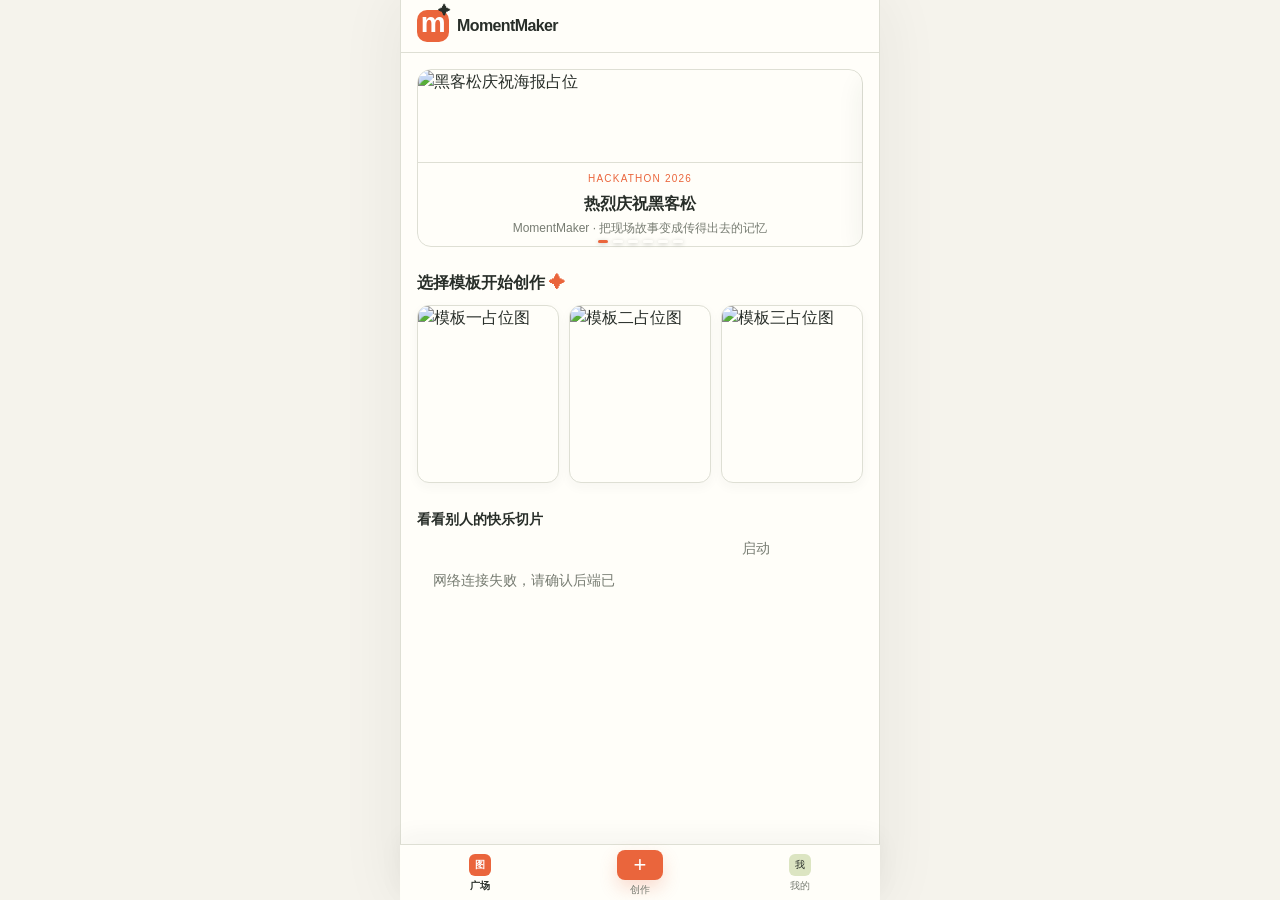
==== commit eb25c222: "Sync backend pipeline and prototype upload flow to GitHub. Keep AI scoring and generation in the bac" ====
--- a/prototype/index.html
+++ b/prototype/index.html
@@ -133,159 +133,7 @@
     <p class="wf-section-label">组件 · 双列瀑布流（小红书风格）</p>
     <h2 class="section-title">看看别人的快乐切片</h2>
     <div class="works-grid works-grid--xhs" id="worksGrid">
-      <div class="work-card">
-        <div class="work-card-img wf-photo ratio-tall">
-          <img src="https://picsum.photos/seed/work1/300/450" alt="作品占位" loading="lazy">
-        </div>
-        <div class="work-card-info">
-          <div class="work-card-name">漫展四格漫画记录</div>
-          <div class="work-card-author-row">
-            <span class="work-card-author">小林同学</span>
-            <span class="work-card-meta">♡ 128</span>
-          </div>
-        </div>
-      </div>
-      <div class="work-card">
-        <div class="work-card-img wf-photo ratio-square">
-          <img src="https://picsum.photos/seed/work2/300/300" alt="作品占位" loading="lazy">
-        </div>
-        <div class="work-card-info">
-          <div class="work-card-name">夏日街头快照</div>
-          <div class="work-card-author-row">
-            <span class="work-card-author">橘子汽水</span>
-            <span class="work-card-meta">♡ 256</span>
-          </div>
-        </div>
-      </div>
-      <div class="work-card">
-        <div class="work-card-img wf-photo ratio-medium">
-          <img src="https://picsum.photos/seed/work3/300/380" alt="作品占位" loading="lazy">
-        </div>
-        <div class="work-card-info">
-          <div class="work-card-name">今日活动足迹</div>
-          <div class="work-card-author-row">
-            <span class="work-card-author">阿木</span>
-            <span class="work-card-meta">♡ 89</span>
-          </div>
-        </div>
-      </div>
-      <div class="work-card">
-        <div class="work-card-img wf-photo ratio-short">
-          <img src="https://picsum.photos/seed/work4/300/260" alt="作品占位" loading="lazy">
-        </div>
-        <div class="work-card-info">
-          <div class="work-card-name">夜色胶片</div>
-          <div class="work-card-author-row">
-            <span class="work-card-author">一颗桃子</span>
-            <span class="work-card-meta">♡ 312</span>
-          </div>
-        </div>
-      </div>
-      <div class="work-card">
-        <div class="work-card-img wf-photo ratio-tall">
-          <img src="https://picsum.photos/seed/work5/300/480" alt="作品占位" loading="lazy">
-        </div>
-        <div class="work-card-info">
-          <div class="work-card-name">Cos纪念章</div>
-          <div class="work-card-author-row">
-            <span class="work-card-author">晴天收集员</span>
-            <span class="work-card-meta">♡ 167</span>
-          </div>
-        </div>
-      </div>
-      <div class="work-card">
-        <div class="work-card-img wf-photo ratio-square">
-          <img src="https://picsum.photos/seed/work6/300/300" alt="作品占位" loading="lazy">
-        </div>
-        <div class="work-card-info">
-          <div class="work-card-name">普通的一天</div>
-          <div class="work-card-author-row">
-            <span class="work-card-author">小岛</span>
-            <span class="work-card-meta">♡ 45</span>
-          </div>
-        </div>
-      </div>
-      <div class="work-card">
-        <div class="work-card-img ratio-medium">
-          <div class="wf-img-placeholder">
-            <svg viewBox="0 0 24 24"><rect x="3" y="3" width="18" height="18"/><circle cx="8.5" cy="8.5" r="1.5"/><path d="M21 15l-5-5L5 21"/></svg>
-            <span>图片占位</span>
-          </div>
-        </div>
-        <div class="work-card-info">
-          <div class="work-card-name">窗边的光</div>
-          <div class="work-card-author-row">
-            <span class="work-card-author">小林同学</span>
-            <span class="work-card-meta">♡ 203</span>
-          </div>
-        </div>
-      </div>
-      <div class="work-card">
-        <div class="work-card-img ratio-tall">
-          <div class="wf-img-placeholder">
-            <svg viewBox="0 0 24 24"><rect x="3" y="3" width="18" height="18"/><circle cx="8.5" cy="8.5" r="1.5"/><path d="M21 15l-5-5L5 21"/></svg>
-            <span>图片占位</span>
-          </div>
-        </div>
-        <div class="work-card-info">
-          <div class="work-card-name">应援海报</div>
-          <div class="work-card-author-row">
-            <span class="work-card-author">橘子汽水</span>
-            <span class="work-card-meta">♡ 421</span>
-          </div>
-        </div>
-      </div>
-      <div class="work-card">
-        <div class="work-card-img wf-photo ratio-short">
-          <img src="https://picsum.photos/seed/work9/300/240" alt="作品占位" loading="lazy">
-        </div>
-        <div class="work-card-info">
-          <div class="work-card-name">入场小票</div>
-          <div class="work-card-author-row">
-            <span class="work-card-author">阿木</span>
-            <span class="work-card-meta">♡ 78</span>
-          </div>
-        </div>
-      </div>
-      <div class="work-card">
-        <div class="work-card-img wf-photo ratio-medium">
-          <img src="https://picsum.photos/seed/work10/300/360" alt="作品占位" loading="lazy">
-        </div>
-        <div class="work-card-info">
-          <div class="work-card-name">演唱会珍藏册</div>
-          <div class="work-card-author-row">
-            <span class="work-card-author">一颗桃子</span>
-            <span class="work-card-meta">♡ 156</span>
-          </div>
-        </div>
-      </div>
-      <div class="work-card">
-        <div class="work-card-img ratio-square">
-          <div class="wf-img-placeholder">
-            <svg viewBox="0 0 24 24"><rect x="3" y="3" width="18" height="18"/><circle cx="8.5" cy="8.5" r="1.5"/><path d="M21 15l-5-5L5 21"/></svg>
-            <span>图片占位</span>
-          </div>
-        </div>
-        <div class="work-card-info">
-          <div class="work-card-name">路线手账</div>
-          <div class="work-card-author-row">
-            <span class="work-card-author">晴天收集员</span>
-            <span class="work-card-meta">♡ 92</span>
-          </div>
-        </div>
-      </div>
-      <div class="work-card">
-        <div class="work-card-img wf-photo ratio-tall">
-          <img src="https://picsum.photos/seed/work12/300/440" alt="作品占位" loading="lazy">
-        </div>
-        <div class="work-card-info">
-          <div class="work-card-name">把热爱装进四格里</div>
-          <div class="work-card-author-row">
-            <span class="work-card-author">小岛</span>
-            <span class="work-card-meta">♡ 334</span>
-          </div>
-        </div>
-      </div>
+      <p class="works-empty">正在加载广场作品...</p>
     </div>
   </div>
 
@@ -322,6 +170,8 @@
     </div>
   </div>
 
+  <script src="js/upload-labels.js"></script>
+  <script src="js/task-api.js"></script>
   <script src="js/app.js"></script>
 </body>
 </html>
--- a/prototype/css/style.css
+++ b/prototype/css/style.css
@@ -1564,6 +1564,141 @@
   transition: width 0.3s ease;
 }
 
+.loading-panel,
+.success-panel,
+.result-panel {
+  width: 100%;
+  max-width: 360px;
+  display: flex;
+  flex-direction: column;
+  align-items: center;
+}
+
+.success-panel.hidden,
+.result-panel.hidden,
+.loading-panel.hidden {
+  display: none;
+}
+
+.upload-success-mark {
+  width: 56px;
+  height: 56px;
+  border-radius: 50%;
+  background: var(--sage);
+  color: var(--ink);
+  font-size: 28px;
+  font-weight: 700;
+  display: flex;
+  align-items: center;
+  justify-content: center;
+  margin-bottom: 16px;
+}
+
+.upload-success-title {
+  font-size: 22px;
+  font-weight: 700;
+  margin-bottom: 8px;
+}
+
+.upload-success-sub {
+  font-size: 14px;
+  color: var(--text-muted);
+  margin-bottom: 8px;
+}
+
+.upload-countdown {
+  font-size: 36px;
+  font-weight: 700;
+  color: var(--orange);
+  margin-bottom: 20px;
+  line-height: 1;
+}
+
+.result-title {
+  font-size: 18px;
+  font-weight: 700;
+  margin-bottom: 12px;
+}
+
+.result-poster-wrap {
+  width: 100%;
+  max-height: 52vh;
+  overflow: auto;
+  margin-bottom: 12px;
+  border-radius: var(--radius);
+  box-shadow: var(--shadow-soft);
+}
+
+.result-poster {
+  width: 100%;
+  height: auto;
+  border-radius: var(--radius);
+}
+
+.result-scores {
+  width: 100%;
+  display: grid;
+  grid-template-columns: repeat(2, minmax(0, 1fr));
+  gap: 8px;
+  margin-bottom: 16px;
+}
+
+.result-score-item {
+  display: flex;
+  align-items: center;
+  gap: 8px;
+  padding: 8px;
+  background: var(--paper);
+  border: 1px solid var(--line);
+  border-radius: var(--radius-sm);
+  font-size: 12px;
+}
+
+.result-score-item img {
+  width: 44px;
+  height: 44px;
+  object-fit: cover;
+  border-radius: 6px;
+}
+
+.result-score-item.selected {
+  border-color: var(--orange);
+  background: var(--choice);
+}
+
+.result-actions {
+  display: flex;
+  flex-wrap: wrap;
+  gap: 8px;
+  justify-content: center;
+}
+
+.result-error {
+  color: #b42318;
+  font-size: 13px;
+  margin-bottom: 12px;
+  text-align: center;
+}
+
+.result-error.hidden {
+  display: none;
+}
+
+.profile-work-thumb img {
+  width: 100%;
+  height: 100%;
+  object-fit: cover;
+  border-radius: var(--radius-sm);
+}
+
+.works-empty {
+  grid-column: 1 / -1;
+  text-align: center;
+  color: var(--text-muted);
+  padding: 32px 16px;
+  font-size: 14px;
+}
+
 /* 元素编辑页 */
 .editor-layout {
   display: flex;
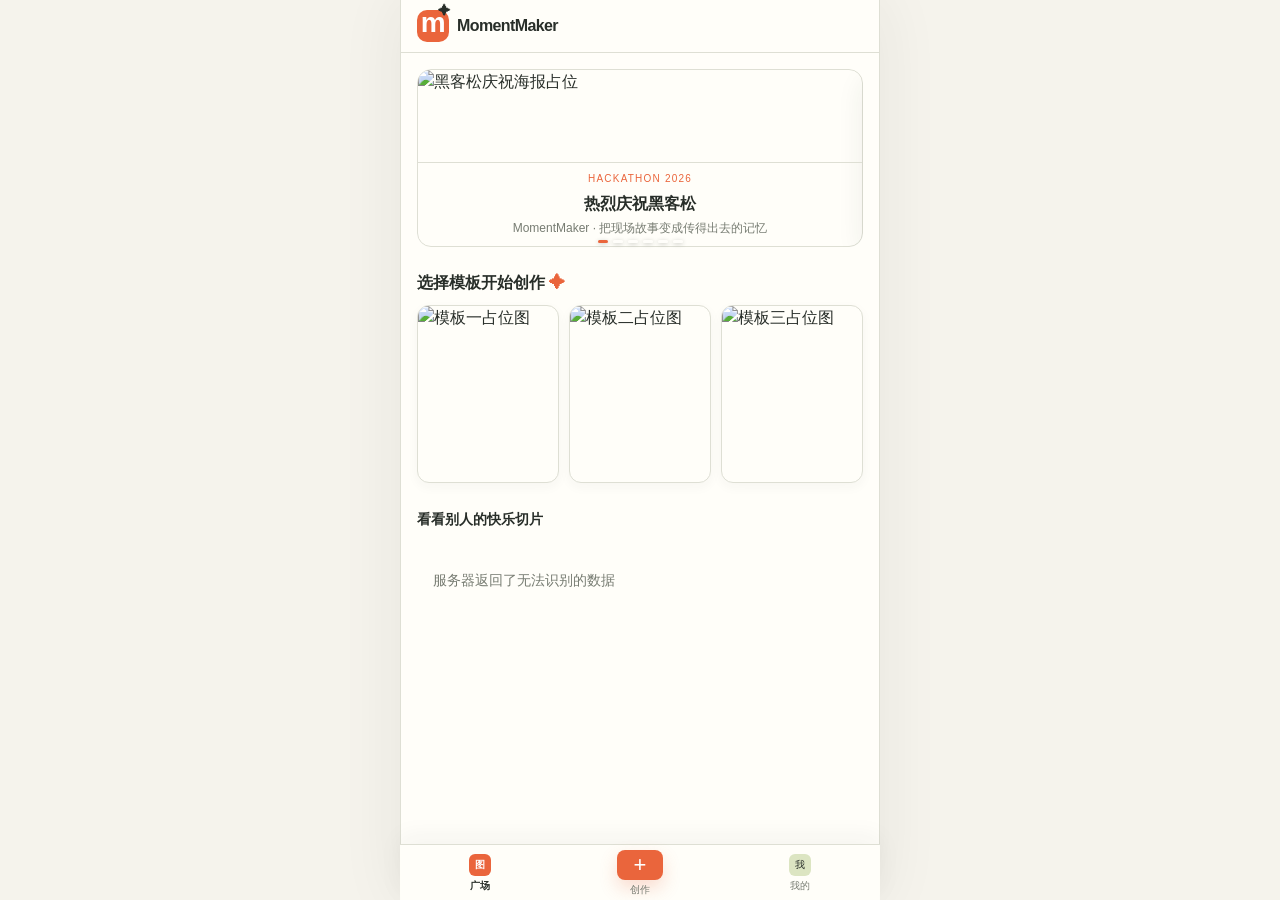
==== commit 918bedd8: "Disable page cache and let My works open posters in a lightbox. Demo visitors should see the latest " ====
--- a/prototype/index.html
+++ b/prototype/index.html
@@ -5,7 +5,7 @@
   <meta name="viewport" content="width=device-width, initial-scale=1.0, viewport-fit=cover">
   <meta name="theme-color" content="#f5f3ec">
   <title>MomentMaker - 广场</title>
-  <link rel="stylesheet" href="css/style.css">
+  <link rel="stylesheet" href="css/style.css?v=20260906-2">
 </head>
 <body>
   <div class="page page--tabbar">
@@ -170,8 +170,8 @@
     </div>
   </div>
 
-  <script src="js/upload-labels.js"></script>
-  <script src="js/task-api.js"></script>
-  <script src="js/app.js"></script>
+  <script src="js/upload-labels.js?v=20260906-2"></script>
+  <script src="js/task-api.js?v=20260906-2"></script>
+  <script src="js/app.js?v=20260906-2"></script>
 </body>
 </html>
--- a/prototype/css/style.css
+++ b/prototype/css/style.css
@@ -794,6 +794,9 @@
   background: var(--paper);
   align-items: center;
   box-shadow: var(--shadow-soft);
+  color: inherit;
+  text-decoration: none;
+  cursor: pointer;
 }
 
 .profile-work-item:nth-child(2) {
@@ -840,6 +843,16 @@
 .profile-work-meta {
   font-size: 11px;
   color: var(--text-muted);
+}
+
+.profile-work-item .btn-sm {
+  flex-shrink: 0;
+  min-width: 56px;
+  min-height: 32px;
+  padding: 6px 12px;
+  border: 1px solid var(--line);
+  background: var(--paper);
+  box-shadow: none;
 }
 
 .profile-menu {
@@ -1095,8 +1108,9 @@
 
 .lightbox-main img {
   width: 100%;
-  aspect-ratio: 3/4;
-  object-fit: cover;
+  max-height: 70vh;
+  object-fit: contain;
+  background: #fff;
 }
 
 .lightbox-footer {
@@ -1565,8 +1579,7 @@
 }
 
 .loading-panel,
-.success-panel,
-.result-panel {
+.success-panel {
   width: 100%;
   max-width: 360px;
   display: flex;
@@ -1575,7 +1588,6 @@
 }
 
 .success-panel.hidden,
-.result-panel.hidden,
 .loading-panel.hidden {
   display: none;
 }
@@ -1612,76 +1624,6 @@
   color: var(--orange);
   margin-bottom: 20px;
   line-height: 1;
-}
-
-.result-title {
-  font-size: 18px;
-  font-weight: 700;
-  margin-bottom: 12px;
-}
-
-.result-poster-wrap {
-  width: 100%;
-  max-height: 52vh;
-  overflow: auto;
-  margin-bottom: 12px;
-  border-radius: var(--radius);
-  box-shadow: var(--shadow-soft);
-}
-
-.result-poster {
-  width: 100%;
-  height: auto;
-  border-radius: var(--radius);
-}
-
-.result-scores {
-  width: 100%;
-  display: grid;
-  grid-template-columns: repeat(2, minmax(0, 1fr));
-  gap: 8px;
-  margin-bottom: 16px;
-}
-
-.result-score-item {
-  display: flex;
-  align-items: center;
-  gap: 8px;
-  padding: 8px;
-  background: var(--paper);
-  border: 1px solid var(--line);
-  border-radius: var(--radius-sm);
-  font-size: 12px;
-}
-
-.result-score-item img {
-  width: 44px;
-  height: 44px;
-  object-fit: cover;
-  border-radius: 6px;
-}
-
-.result-score-item.selected {
-  border-color: var(--orange);
-  background: var(--choice);
-}
-
-.result-actions {
-  display: flex;
-  flex-wrap: wrap;
-  gap: 8px;
-  justify-content: center;
-}
-
-.result-error {
-  color: #b42318;
-  font-size: 13px;
-  margin-bottom: 12px;
-  text-align: center;
-}
-
-.result-error.hidden {
-  display: none;
 }
 
 .profile-work-thumb img {
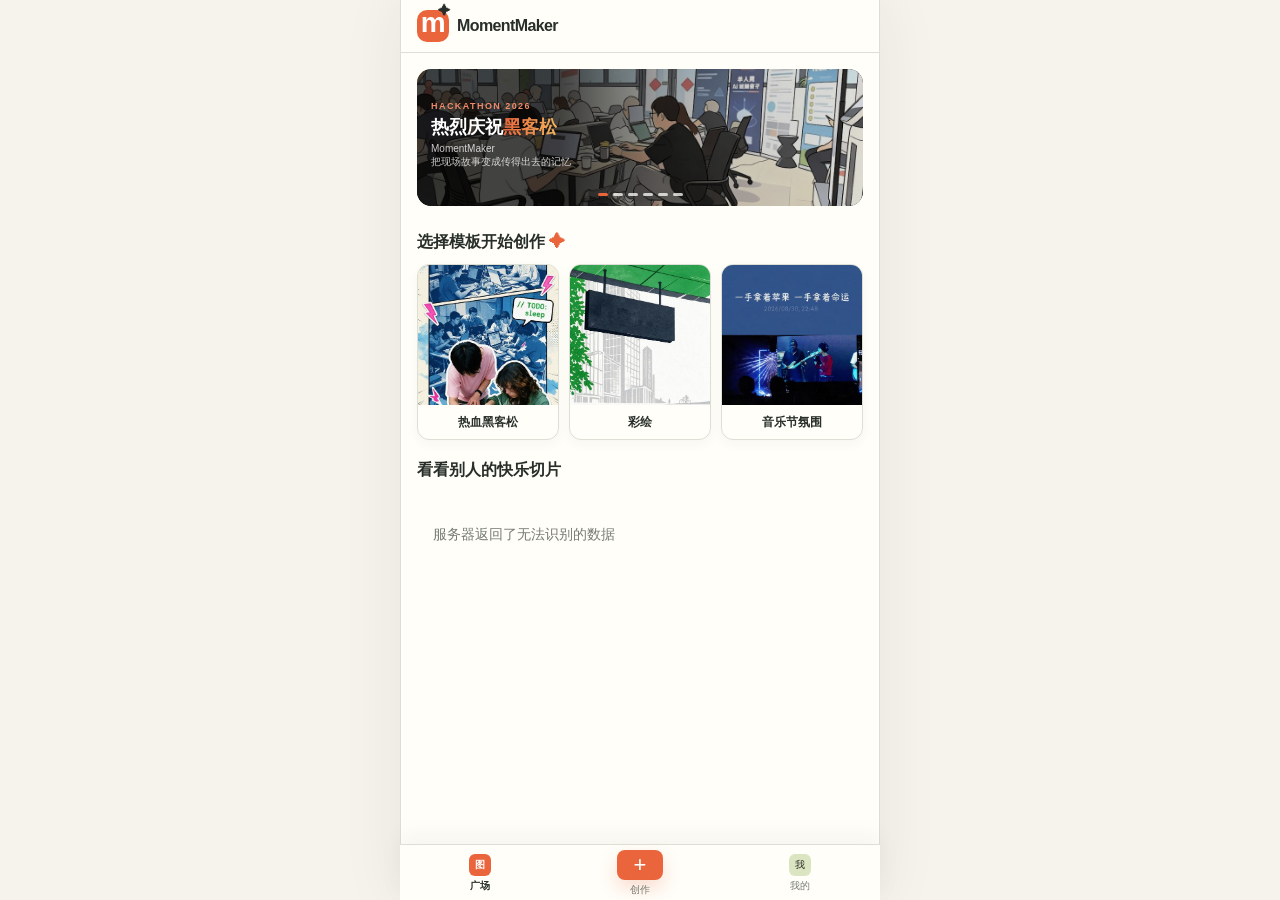
==== commit e26e163f: "Switch posters to A/B/C templates and local demo images. Seedream now follows the heat, paint, and f" ====
--- a/prototype/index.html
+++ b/prototype/index.html
@@ -5,7 +5,7 @@
   <meta name="viewport" content="width=device-width, initial-scale=1.0, viewport-fit=cover">
   <meta name="theme-color" content="#f5f3ec">
   <title>MomentMaker - 广场</title>
-  <link rel="stylesheet" href="css/style.css?v=20260906-2">
+  <link rel="stylesheet" href="css/style.css?v=20260906-13">
 </head>
 <body>
   <div class="page page--tabbar">
@@ -27,72 +27,125 @@
         <div class="kingkong-stage">
           <div class="kingkong-viewport">
             <div class="kingkong-track" id="kingkongTrack">
-            <!-- 第 1 屏：庆祝海报（图片高度约为原来的一半） -->
+            <!-- 第 1 屏：左文右图 + 从左到右的暗色渐变遮罩 -->
             <div class="kingkong-slide kingkong-slide--banner">
               <div class="hackathon-banner">
-                <div class="hackathon-banner-visual wf-photo">
-                  <img src="https://picsum.photos/seed/hackathon/480/100" alt="黑客松庆祝海报占位" loading="eager">
-                </div>
+                <!-- 底图铺满整张 Banner，主体偏右，给左侧文字留空间 -->
+                <div class="hackathon-banner-visual">
+                  <img src="images/banner/hackathon.jpg?v=20260906-12" alt="黑客松现场氛围" loading="eager">
+                </div>
+                <!-- 线性渐变蒙版：左侧高不透明度保证读字，右侧逐渐透明露出现场 -->
+                <div class="hackathon-banner-mask" aria-hidden="true"></div>
                 <div class="hackathon-banner-text">
                   <p class="hackathon-banner-tag">HACKATHON 2026</p>
-                  <h2 class="hackathon-banner-title">热烈庆祝黑客松</h2>
-                  <p class="hackathon-banner-desc">MomentMaker · 把现场故事变成传得出去的记忆</p>
+                  <h2 class="hackathon-banner-title">热烈庆祝<span>黑客松</span></h2>
+                  <p class="hackathon-banner-desc">MomentMaker<br>把现场故事变成传得出去的记忆</p>
                 </div>
               </div>
             </div>
-            <!-- 每位选手单独一屏：左头像，右名字 + 口号 -->
-            <div class="kingkong-slide kingkong-slide--member">
-              <article class="member-card">
-                <div class="team-avatar wf-photo">
-                  <img src="https://picsum.photos/seed/member1/160/160" alt="张三">
-                </div>
-                <div class="team-info">
-                  <span class="team-name">张三</span>
-                  <p class="team-slogan">让每一次漫展，都值得被记住</p>
-                </div>
-              </article>
-            </div>
-            <div class="kingkong-slide kingkong-slide--member">
-              <article class="member-card">
-                <div class="team-avatar wf-photo">
-                  <img src="https://picsum.photos/seed/member2/160/160" alt="李四">
-                </div>
-                <div class="team-info">
-                  <span class="team-name">李四</span>
-                  <p class="team-slogan">零设计门槛，人人皆是创作者</p>
-                </div>
-              </article>
-            </div>
-            <div class="kingkong-slide kingkong-slide--member">
-              <article class="member-card">
-                <div class="team-avatar wf-photo">
-                  <img src="https://picsum.photos/seed/member3/160/160" alt="王五">
-                </div>
-                <div class="team-info">
-                  <span class="team-name">王五</span>
-                  <p class="team-slogan">用 AI 把现场氛围变成可分享物料</p>
-                </div>
-              </article>
-            </div>
-            <div class="kingkong-slide kingkong-slide--member">
-              <article class="member-card">
-                <div class="team-avatar wf-photo">
-                  <img src="https://picsum.photos/seed/member4/160/160" alt="赵六">
-                </div>
-                <div class="team-info">
-                  <span class="team-name">赵六</span>
-                  <p class="team-slogan">物料即记忆，分享即传播</p>
-                </div>
-              </article>
-            </div>
-            <div class="kingkong-slide kingkong-slide--member">
-              <article class="member-card">
-                <div class="team-avatar wf-photo">
-                  <img src="https://picsum.photos/seed/member5/160/160" alt="小陈">
-                </div>
-                <div class="team-info">
-                  <span class="team-name">小陈</span>
-                  <p class="team-slogan">黑客松现场，ideas go live</p>
+            <!-- 第 2–6 屏：左信息区 + 右倾斜多图堆叠，外框比例不变 -->
+            <div class="kingkong-slide kingkong-slide--member">
+              <article class="member-card">
+                <div class="member-banner-info">
+                  <div class="member-banner-identity">
+                    <div class="team-avatar">
+                      <img src="images/members/yangyang.jpg" alt="杨洋">
+                    </div>
+                    <div class="team-info">
+                      <span class="team-name">杨洋</span>
+                      <p class="team-slogan">知行合一，探索无限可能</p>
+                    </div>
+                  </div>
+                  <a class="member-banner-cta" href="#worksGrid">查看作品</a>
+                </div>
+                <div class="member-banner-gallery" aria-hidden="true">
+                  <span class="stack-card stack-card--back-left"><img src="images/templates/heat.jpg" alt=""></span>
+                  <span class="stack-card stack-card--back-right"><img src="images/templates/paint.jpg" alt=""></span>
+                  <span class="stack-card stack-card--front"><img src="images/members/yangyang.jpg" alt=""></span>
+                </div>
+              </article>
+            </div>
+            <div class="kingkong-slide kingkong-slide--member">
+              <article class="member-card">
+                <div class="member-banner-info">
+                  <div class="member-banner-identity">
+                    <div class="team-avatar">
+                      <img src="images/members/huangkeying.jpg" alt="黄可滢">
+                    </div>
+                    <div class="team-info">
+                      <span class="team-name">黄可滢</span>
+                      <p class="team-slogan">允许一切发生</p>
+                    </div>
+                  </div>
+                  <a class="member-banner-cta" href="#worksGrid">查看作品</a>
+                </div>
+                <div class="member-banner-gallery" aria-hidden="true">
+                  <span class="stack-card stack-card--back-left"><img src="images/templates/festival.jpg" alt=""></span>
+                  <span class="stack-card stack-card--back-right"><img src="images/materials/postcard.jpg" alt=""></span>
+                  <span class="stack-card stack-card--front"><img src="images/members/huangkeying.jpg" alt=""></span>
+                </div>
+              </article>
+            </div>
+            <div class="kingkong-slide kingkong-slide--member">
+              <article class="member-card">
+                <div class="member-banner-info">
+                  <div class="member-banner-identity">
+                    <div class="team-avatar team-avatar--selfie">
+                      <img src="images/members/yangyining.jpg" alt="杨伊苧">
+                    </div>
+                    <div class="team-info">
+                      <span class="team-name">杨伊苧</span>
+                      <p class="team-slogan">煎和熬都是变美味的方法</p>
+                    </div>
+                  </div>
+                  <a class="member-banner-cta" href="#worksGrid">查看作品</a>
+                </div>
+                <div class="member-banner-gallery" aria-hidden="true">
+                  <span class="stack-card stack-card--back-left"><img src="images/materials/comicbook.jpg" alt=""></span>
+                  <span class="stack-card stack-card--back-right"><img src="images/templates/heat.jpg" alt=""></span>
+                  <span class="stack-card stack-card--front stack-card--selfie"><img src="images/members/yangyining.jpg" alt=""></span>
+                </div>
+              </article>
+            </div>
+            <div class="kingkong-slide kingkong-slide--member">
+              <article class="member-card">
+                <div class="member-banner-info">
+                  <div class="member-banner-identity">
+                    <div class="team-avatar">
+                      <img src="https://picsum.photos/seed/member4/160/160" alt="靳扬帆">
+                    </div>
+                    <div class="team-info">
+                      <span class="team-name">靳扬帆</span>
+                      <p class="team-slogan">物料即记忆，分享即传播</p>
+                    </div>
+                  </div>
+                  <a class="member-banner-cta" href="#worksGrid">查看作品</a>
+                </div>
+                <div class="member-banner-gallery" aria-hidden="true">
+                  <span class="stack-card stack-card--back-left"><img src="images/materials/sticker.jpg" alt=""></span>
+                  <span class="stack-card stack-card--back-right"><img src="images/materials/receipt.jpg" alt=""></span>
+                  <span class="stack-card stack-card--front"><img src="images/templates/paint.jpg" alt=""></span>
+                </div>
+              </article>
+            </div>
+            <div class="kingkong-slide kingkong-slide--member">
+              <article class="member-card">
+                <div class="member-banner-info">
+                  <div class="member-banner-identity">
+                    <div class="team-avatar">
+                      <img src="https://picsum.photos/seed/member5/160/160" alt="胡连胜">
+                    </div>
+                    <div class="team-info">
+                      <span class="team-name">胡连胜</span>
+                      <p class="team-slogan">黑客松现场，ideas go live</p>
+                    </div>
+                  </div>
+                  <a class="member-banner-cta" href="#worksGrid">查看作品</a>
+                </div>
+                <div class="member-banner-gallery" aria-hidden="true">
+                  <span class="stack-card stack-card--back-left"><img src="images/templates/festival.jpg" alt=""></span>
+                  <span class="stack-card stack-card--back-right"><img src="images/materials/comicbook.jpg" alt=""></span>
+                  <span class="stack-card stack-card--front"><img src="images/materials/postcard.jpg" alt=""></span>
                 </div>
               </article>
             </div>
@@ -101,11 +154,11 @@
           <!-- 指示条叠在卡片/图片内侧，不再占下方额外空间 -->
           <div class="kingkong-dots">
             <button type="button" class="kingkong-dot active" aria-label="庆祝黑客松"></button>
-            <button type="button" class="kingkong-dot" aria-label="张三"></button>
-            <button type="button" class="kingkong-dot" aria-label="李四"></button>
-            <button type="button" class="kingkong-dot" aria-label="王五"></button>
-            <button type="button" class="kingkong-dot" aria-label="赵六"></button>
-            <button type="button" class="kingkong-dot" aria-label="小陈"></button>
+            <button type="button" class="kingkong-dot" aria-label="杨洋"></button>
+            <button type="button" class="kingkong-dot" aria-label="黄可滢"></button>
+            <button type="button" class="kingkong-dot" aria-label="杨伊苧"></button>
+            <button type="button" class="kingkong-dot" aria-label="靳扬帆"></button>
+            <button type="button" class="kingkong-dot" aria-label="胡连胜"></button>
           </div>
         </div>
       </div>
@@ -117,21 +170,30 @@
         选择模板开始创作 <span aria-hidden="true">✦</span>
       </h2>
       <div class="square-template-list">
-        <a class="square-template-item" href="upload.html?template=comic" aria-label="选择模板一">
-          <img src="https://picsum.photos/seed/mm-template-1/240/300" alt="模板一占位图" loading="lazy">
+        <a class="square-template-item" href="upload.html?template=heat" aria-label="选择热血黑客松模板">
+          <span class="choice-thumb">
+            <img src="images/templates/heat.jpg" alt="热血黑客松样例" width="480" height="480">
+          </span>
+          <span>热血黑客松</span>
         </a>
-        <a class="square-template-item" href="upload.html?template=map" aria-label="选择模板二">
-          <img src="https://picsum.photos/seed/mm-template-2/240/300" alt="模板二占位图" loading="lazy">
+        <a class="square-template-item" href="upload.html?template=paint" aria-label="选择彩绘模板">
+          <span class="choice-thumb">
+            <img src="images/templates/paint.jpg" alt="彩绘样例" width="480" height="480">
+          </span>
+          <span>彩绘</span>
         </a>
-        <a class="square-template-item" href="upload.html?template=album" aria-label="选择模板三">
-          <img src="https://picsum.photos/seed/mm-template-3/240/300" alt="模板三占位图" loading="lazy">
+        <a class="square-template-item" href="upload.html?template=festival" aria-label="选择音乐节氛围模板">
+          <span class="choice-thumb">
+            <img src="images/templates/festival.jpg" alt="音乐节氛围样例" width="480" height="480">
+          </span>
+          <span>音乐节氛围</span>
         </a>
       </div>
     </section>
 
-    <!-- 作品瀑布流：小红书双列 -->
+    <!-- 作品瀑布流：小红书双列；标题字体与上方「选择模板开始创作」保持一致 -->
     <p class="wf-section-label">组件 · 双列瀑布流（小红书风格）</p>
-    <h2 class="section-title">看看别人的快乐切片</h2>
+    <h2 class="square-template-title square-works-title">看看别人的快乐切片</h2>
     <div class="works-grid works-grid--xhs" id="worksGrid">
       <p class="works-empty">正在加载广场作品...</p>
     </div>
@@ -172,6 +234,6 @@
 
   <script src="js/upload-labels.js?v=20260906-2"></script>
   <script src="js/task-api.js?v=20260906-2"></script>
-  <script src="js/app.js?v=20260906-2"></script>
+  <script src="js/app.js?v=20260906-6"></script>
 </body>
 </html>
--- a/prototype/css/style.css
+++ b/prototype/css/style.css
@@ -248,80 +248,141 @@
   flex: 0 0 100%;
   min-height: 0;
   display: flex;
-}
-
-/* 第 1 屏：黑客松庆祝 Banner */
+  /* 原 Banner 为 16/7；高度再缩小 30% 后变为 16 / 4.9，6 屏共用 */
+  aspect-ratio: 16 / 4.9;
+}
+
+/* 第 1 屏：左文右图 + 从左到右渐变遮罩 */
 .hackathon-banner {
+  position: relative;
   flex: 1;
   width: 100%;
-  border: 1px solid var(--line);
+  min-height: 0;
+  height: 100%;
+  border: none;
   border-radius: var(--radius);
   margin: 0;
-  background: var(--paper);
+  background: #000;
   overflow: hidden;
   box-shadow: var(--shadow);
 }
 
+/* 底图铺满卡片，焦点放在右侧灯光和人群 */
 .hackathon-banner-visual {
-  position: relative;
-  width: 100%;
-  /* 原来是 12/5，高度减半后变成 24/5 */
-  aspect-ratio: 24 / 5;
+  position: absolute;
+  inset: 0;
   overflow: hidden;
-  border-bottom: 1px solid var(--border);
 }
 
 .hackathon-banner-visual img {
   width: 100%;
   height: 100%;
   object-fit: cover;
+  /* 这张插画右侧更满，焦点略偏右，让展架和人群露出来 */
+  object-position: 68% 42%;
+  /* 只轻微压暗，让左侧渐变更好接上，右侧仍能看清线稿 */
+  filter: brightness(0.86) contrast(1.04);
+}
+
+/* 从左到右：最深处不透明度 70%，再向右逐渐变透明 */
+.hackathon-banner-mask {
+  position: absolute;
+  inset: 0;
+  pointer-events: none;
+  background: linear-gradient(
+    90deg,
+    rgba(0, 0, 0, 0.7) 0%,
+    rgba(0, 0, 0, 0.7) 32%,
+    rgba(0, 0, 0, 0.55) 40%,
+    rgba(0, 0, 0, 0.28) 55%,
+    rgba(0, 0, 0, 0.08) 70%,
+    rgba(0, 0, 0, 0) 100%
+  );
 }
 
 .hackathon-banner-text {
-  padding: 8px 14px 10px;
-  text-align: center;
+  position: relative;
+  z-index: 1;
+  width: min(62%, 240px);
+  height: 100%;
+  padding: 10px 14px 16px;
+  display: flex;
+  flex-direction: column;
+  justify-content: center;
+  align-items: flex-start;
+  text-align: left;
 }
 
 .hackathon-banner-tag {
+  font-size: 9px;
+  font-weight: 600;
+  letter-spacing: 0.16em;
+  color: #f08a68;
+  margin-bottom: 4px;
+}
+
+.hackathon-banner-title {
+  font-size: 18px;
+  font-weight: 800;
+  line-height: 1.15;
+  color: #fff;
+  margin-bottom: 4px;
+}
+
+/* 「黑客松」用橙到黄的渐变字，突出主题 */
+.hackathon-banner-title span {
+  background: linear-gradient(90deg, #ea653c 0%, #f2b45a 100%);
+  -webkit-background-clip: text;
+  background-clip: text;
+  color: transparent;
+}
+
+.hackathon-banner-desc {
   font-size: 10px;
-  letter-spacing: 0.12em;
-  color: var(--orange);
-  margin-bottom: 6px;
-}
-
-.hackathon-banner-title {
-  font-size: 16px;
-  font-weight: 700;
-  margin-bottom: 4px;
-}
-
-.hackathon-banner-desc {
-  font-size: 12px;
-  color: var(--text-muted);
-  line-height: 1.4;
-}
-
-/* 每位选手一张轮播卡：左圆头像，右名字 + 口号 */
+  font-weight: 500;
+  color: rgba(255, 255, 255, 0.78);
+  line-height: 1.35;
+}
+
+/* 第 2–6 屏：左右约 4:6 分割，高度仍由 .kingkong-slide 的比例决定 */
 .member-card {
   flex: 1;
   width: 100%;
+  height: 100%;
   margin: 0;
-  padding: 16px 18px;
-  min-height: 96px;
-  display: flex;
-  align-items: center;
-  gap: 14px;
+  padding: 0;
+  min-height: 0;
+  display: grid;
+  grid-template-columns: 4fr 6fr;
   border: 1px solid var(--line);
   border-radius: var(--radius);
   background: var(--paper);
+  overflow: hidden;
   box-shadow: var(--shadow);
 }
 
+/* 左侧信息区：浅色底，头像 + 名字 + 标语 + 按钮 */
+.member-banner-info {
+  display: flex;
+  flex-direction: column;
+  justify-content: space-between;
+  min-width: 0;
+  padding: 8px 10px 10px;
+  background: linear-gradient(180deg, #fffef9 0%, #f5f3ec 100%);
+}
+
+.member-banner-identity {
+  display: flex;
+  align-items: center;
+  gap: 8px;
+  min-width: 0;
+}
+
 .team-avatar {
-  width: 64px;
-  height: 64px;
+  width: 48px;
+  height: 48px;
   flex-shrink: 0;
-  border: none;
+  border: 2px solid #fff;
   border-radius: 50%;
   overflow: hidden;
   background: var(--avatar-bg);
@@ -334,22 +395,97 @@
   object-fit: cover;
 }
 
+/* 杨伊苧这张是场景自拍，把圆形裁切对准脸部 */
+.team-avatar--selfie img,
+.stack-card--selfie img {
+  object-position: 62% 12%;
+}
+
 .team-info {
   flex: 1;
   min-width: 0;
 }
 
 .team-name {
-  font-size: 16px;
+  font-size: 14px;
+  font-weight: 800;
+  display: block;
+  margin-bottom: 2px;
+  line-height: 1.2;
+}
+
+.team-slogan {
+  font-size: 10px;
+  color: var(--text-muted);
+  line-height: 1.35;
+  display: -webkit-box;
+  -webkit-line-clamp: 2;
+  -webkit-box-orient: vertical;
+  overflow: hidden;
+}
+
+.member-banner-cta {
+  display: inline-flex;
+  align-items: center;
+  justify-content: center;
+  align-self: flex-start;
+  height: 24px;
+  padding: 0 12px;
+  border-radius: var(--radius-pill);
+  background: var(--orange);
+  color: var(--white);
+  font-size: 11px;
   font-weight: 700;
-  display: block;
-  margin-bottom: 6px;
-}
-
-.team-slogan {
-  font-size: 13px;
-  color: var(--text-muted);
-  line-height: 1.5;
+  box-shadow: var(--shadow-orange);
+  z-index: 3;
+}
+
+/* 右侧展示区：三张倾斜卡片交错叠放，打破空旷感 */
+.member-banner-gallery {
+  position: relative;
+  overflow: hidden;
+  background:
+    radial-gradient(circle at 78% 18%, #f3c7a8 0%, transparent 38%),
+    linear-gradient(155deg, #e9eddf 0%, #dce5c2 100%);
+}
+
+.stack-card {
+  position: absolute;
+  height: 84%;
+  aspect-ratio: 3 / 4;
+  border: 2px solid #fffef9;
+  border-radius: 8px;
+  overflow: hidden;
+  background: var(--paper);
+  box-shadow: 0 8px 16px rgba(40, 46, 41, 0.2);
+}
+
+.stack-card img {
+  width: 100%;
+  height: 100%;
+  object-fit: cover;
+}
+
+.stack-card--back-left {
+  left: 4%;
+  top: 20%;
+  transform: rotate(-14deg);
+  z-index: 1;
+}
+
+.stack-card--back-right {
+  right: 4%;
+  top: 4%;
+  transform: rotate(12deg);
+  z-index: 2;
+}
+
+.stack-card--front {
+  left: 26%;
+  top: 10%;
+  height: 88%;
+  transform: rotate(-4deg);
+  z-index: 3;
 }
 
 /* 所有轮播屏共用首页海报那一套位置，避免切页后指示条乱跑 */
@@ -357,14 +493,13 @@
   position: absolute;
   left: 0;
   right: 0;
-  top: calc(100cqi * 5 / 24 - 22px);
+  bottom: 10px;
   display: flex;
   justify-content: center;
   gap: 5px;
   padding: 0;
   z-index: 2;
   pointer-events: none;
-  transform: translateY(100px);
 }
 
 .kingkong-dot {
@@ -401,6 +536,12 @@
   color: var(--orange);
 }
 
+/* 瀑布流标题不在模板区块内，补上同样的左右留白，字体已复用 square-template-title */
+.square-works-title {
+  padding: 8px 16px 10px;
+  margin-bottom: 0;
+}
+
 .square-template-list {
   display: grid;
   grid-template-columns: repeat(3, minmax(0, 1fr));
@@ -408,7 +549,6 @@
 }
 
 .square-template-item {
-  aspect-ratio: 4 / 5;
   overflow: hidden;
   padding: 0;
   border: 1px solid var(--line);
@@ -416,12 +556,15 @@
   background: var(--paper);
   box-shadow: var(--shadow-soft);
   cursor: pointer;
+  text-decoration: none;
+  color: inherit;
   transition: transform 0.2s, border-color 0.2s, box-shadow 0.2s;
 }
 
 /* 默认突出第一个模板，与参考图中的选中状态保持一致 */
 .square-template-item.selected {
   border: 2px solid var(--orange);
+  color: var(--orange);
 }
 
 .square-template-item:hover {
@@ -430,10 +573,35 @@
   box-shadow: var(--shadow);
 }
 
-.square-template-item img {
+.choice-thumb {
+  display: block;
+  position: relative;
+  overflow: hidden;
+  aspect-ratio: 4 / 5;
+  background: #e8e2d6;
+}
+
+/* 广场/上传页的模板预览图固定为正方形，避免被原图拉成长条 */
+.square-template-item .choice-thumb {
+  aspect-ratio: 1 / 1;
+}
+
+.square-template-item img,
+.material-choice-card img {
+  position: absolute;
+  inset: 0;
   width: 100%;
   height: 100%;
   object-fit: cover;
+  display: block;
+}
+
+.square-template-item > span:not(.choice-thumb) {
+  display: block;
+  padding: 8px 4px;
+  font-size: 12px;
+  font-weight: 700;
+  text-align: center;
 }
 
 /* 上传页中的模板区和物料区共用一致的左右留白 */
@@ -449,7 +617,8 @@
 
 .material-choice-list {
   display: grid;
-  grid-template-columns: repeat(3, minmax(0, 1fr));
+  /* 贴纸 / 小票 / 明信片 / 连环画 共 4 项，手机上用 2×2 更清晰 */
+  grid-template-columns: repeat(2, minmax(0, 1fr));
   gap: 10px;
 }
 
@@ -462,17 +631,17 @@
   color: var(--ink);
   font-family: inherit;
   cursor: pointer;
+  text-decoration: none;
+  display: block;
   box-shadow: var(--shadow-soft);
   transition: transform 0.2s, border-color 0.2s, background 0.2s, box-shadow 0.2s;
 }
 
-.material-choice-card img {
-  width: 100%;
-  aspect-ratio: 4 / 3;
-  object-fit: cover;
-}
-
-.material-choice-card span {
+.material-choice-card .choice-thumb {
+  aspect-ratio: 3 / 4;
+}
+
+.material-choice-card > span:not(.choice-thumb) {
   display: block;
   padding: 8px 4px;
   font-size: 12px;
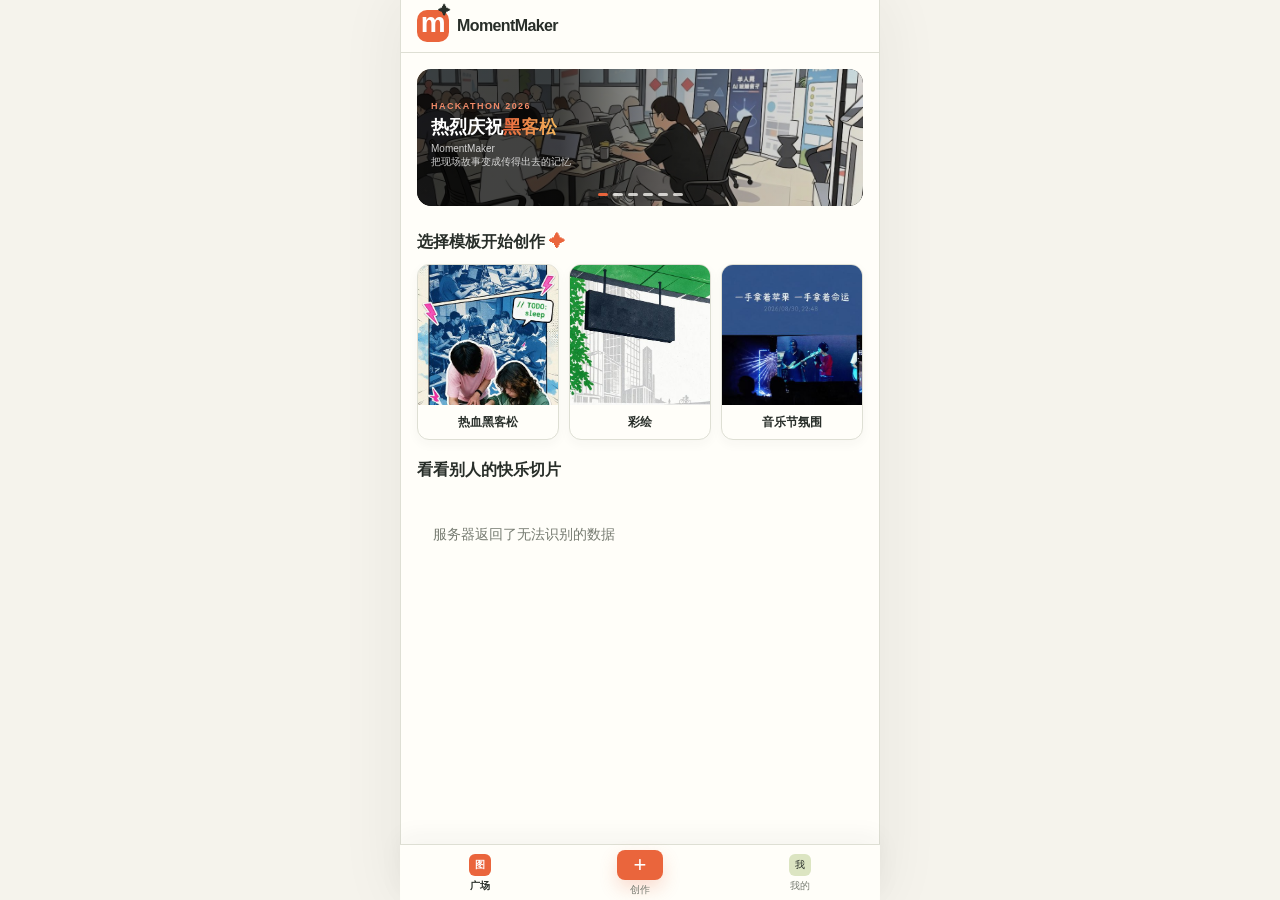
==== commit ad4ab0a9: "Fix team avatars and add project docs. Swap member photos, apply the selfie crop to the correct card" ====
--- a/prototype/index.html
+++ b/prototype/index.html
@@ -5,7 +5,7 @@
   <meta name="viewport" content="width=device-width, initial-scale=1.0, viewport-fit=cover">
   <meta name="theme-color" content="#f5f3ec">
   <title>MomentMaker - 广场</title>
-  <link rel="stylesheet" href="css/style.css?v=20260906-13">
+  <link rel="stylesheet" href="css/style.css?v=20260906-14">
 </head>
 <body>
   <div class="page page--tabbar">
@@ -69,8 +69,8 @@
               <article class="member-card">
                 <div class="member-banner-info">
                   <div class="member-banner-identity">
-                    <div class="team-avatar">
-                      <img src="images/members/huangkeying.jpg" alt="黄可滢">
+                    <div class="team-avatar team-avatar--selfie">
+                      <img src="images/members/huangkeying.jpg?v=20260906-14" alt="黄可滢">
                     </div>
                     <div class="team-info">
                       <span class="team-name">黄可滢</span>
@@ -82,16 +82,16 @@
                 <div class="member-banner-gallery" aria-hidden="true">
                   <span class="stack-card stack-card--back-left"><img src="images/templates/festival.jpg" alt=""></span>
                   <span class="stack-card stack-card--back-right"><img src="images/materials/postcard.jpg" alt=""></span>
-                  <span class="stack-card stack-card--front"><img src="images/members/huangkeying.jpg" alt=""></span>
-                </div>
-              </article>
-            </div>
-            <div class="kingkong-slide kingkong-slide--member">
-              <article class="member-card">
-                <div class="member-banner-info">
-                  <div class="member-banner-identity">
-                    <div class="team-avatar team-avatar--selfie">
-                      <img src="images/members/yangyining.jpg" alt="杨伊苧">
+                  <span class="stack-card stack-card--front stack-card--selfie"><img src="images/members/huangkeying.jpg?v=20260906-14" alt=""></span>
+                </div>
+              </article>
+            </div>
+            <div class="kingkong-slide kingkong-slide--member">
+              <article class="member-card">
+                <div class="member-banner-info">
+                  <div class="member-banner-identity">
+                    <div class="team-avatar">
+                      <img src="images/members/yangyining.jpg?v=20260906-14" alt="杨伊苧">
                     </div>
                     <div class="team-info">
                       <span class="team-name">杨伊苧</span>
@@ -103,7 +103,7 @@
                 <div class="member-banner-gallery" aria-hidden="true">
                   <span class="stack-card stack-card--back-left"><img src="images/materials/comicbook.jpg" alt=""></span>
                   <span class="stack-card stack-card--back-right"><img src="images/templates/heat.jpg" alt=""></span>
-                  <span class="stack-card stack-card--front stack-card--selfie"><img src="images/members/yangyining.jpg" alt=""></span>
+                  <span class="stack-card stack-card--front"><img src="images/members/yangyining.jpg?v=20260906-14" alt=""></span>
                 </div>
               </article>
             </div>
--- a/prototype/css/style.css
+++ b/prototype/css/style.css
@@ -395,7 +395,7 @@
   object-fit: cover;
 }
 
-/* 杨伊苧这张是场景自拍，把圆形裁切对准脸部 */
+/* 黄可滢这张是场景自拍，把圆形裁切对准脸部 */
 .team-avatar--selfie img,
 .stack-card--selfie img {
   object-position: 62% 12%;
